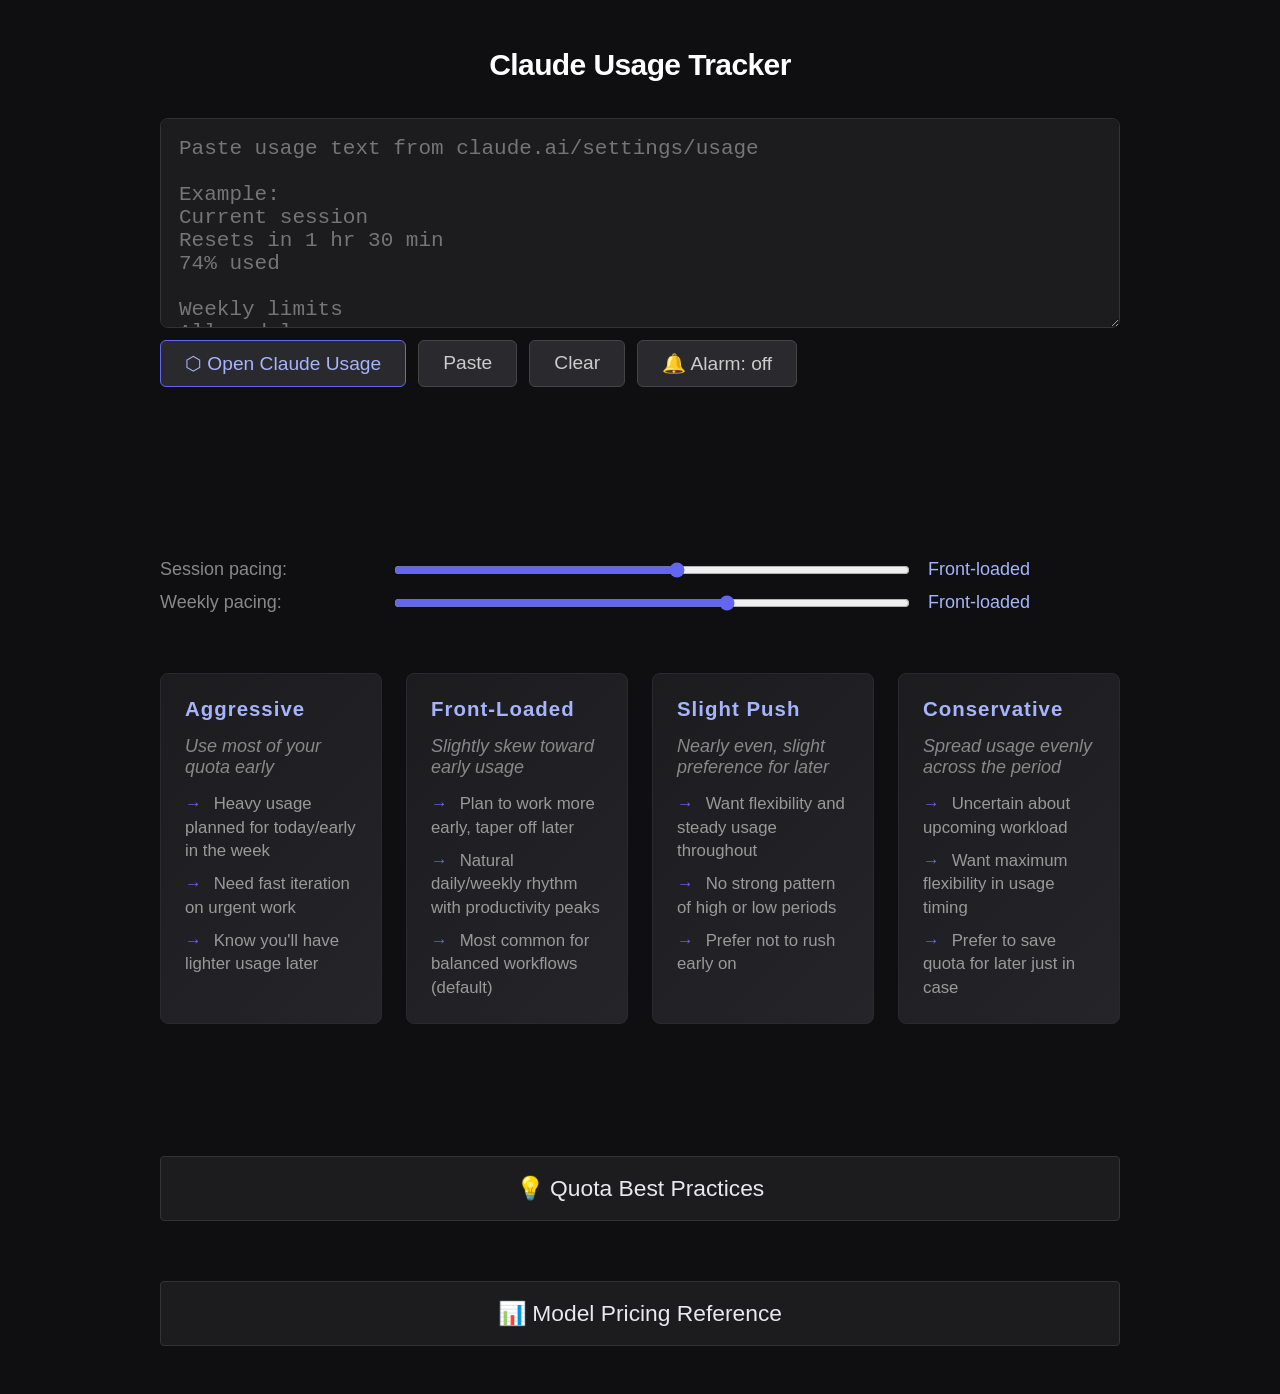
==== index.html @ b3ecc3e1 "Refactor: Migrate app to src/ directory structure with modern bundler setup Reorganizes project file" ====
<!doctype html>
<html lang="en">
  <head>
    <meta charset="UTF-8" />
    <meta name="viewport" content="width=device-width, initial-scale=1" />
    <title>Claude Usage Tracker</title>
    <link rel="manifest" href="manifest.json" />
    <link rel="icon" href="public/icons/icon.svg" type="image/svg+xml" />
    <link rel="stylesheet" href="src/styles.css" />
    <meta name="theme-color" content="#0f0f11" />
    <meta name="apple-mobile-web-app-capable" content="yes" />
    <meta name="apple-mobile-web-app-title" content="Claude Usage" />
  </head>
  <body>
    <h1>Claude Usage Tracker</h1>

    <div class="input-area">
      <textarea
        id="input"
        placeholder="Paste usage text from claude.ai/settings/usage&#10;&#10;Example:&#10;Current session&#10;Resets in 1 hr 30 min&#10;74% used&#10;&#10;Weekly limits&#10;All models&#10;Resets Fri 5:59 AM&#10;65% used"
      ></textarea>
      <div class="btn-row">
        <button id="btn-open-usage">⬡ Open Claude Usage</button>
        <button id="btn-paste">Paste</button>
        <button id="btn-clear">Clear</button>
        <button id="btn-alarm-toggle">🔔 Alarm: off</button>
      </div>
    </div>

    <div id="error"></div>

    <div class="results" id="results"></div>

    <div id="suggestion"></div>

    <div class="pacing-controls">
      <div class="pacing-row" data-type="session">
        <label for="session-exponent">Session pacing:</label>
        <input
          type="range"
          id="session-exponent"
          min="0"
          max="1"
          step="0.01"
          value="0.55"
        />
        <span id="session-exponent-label">Front-loaded</span>
      </div>
      <div class="pacing-row">
        <label for="weekly-exponent">Weekly pacing:</label>
        <input
          type="range"
          id="weekly-exponent"
          min="0"
          max="1"
          step="0.01"
          value="0.65"
        />
        <span id="weekly-exponent-label">Front-loaded</span>
      </div>
    </div>

    <div class="pacing-tips">
      <div class="tips-grid">
        <div class="tip-card">
          <div class="tip-level">Aggressive</div>
          <div class="tip-description">Use most of your quota early</div>
          <ul class="tip-list">
            <li>Heavy usage planned for today/early in the week</li>
            <li>Need fast iteration on urgent work</li>
            <li>Know you'll have lighter usage later</li>
          </ul>
        </div>
        <div class="tip-card">
          <div class="tip-level">Front-loaded</div>
          <div class="tip-description">Slightly skew toward early usage</div>
          <ul class="tip-list">
            <li>Plan to work more early, taper off later</li>
            <li>Natural daily/weekly rhythm with productivity peaks</li>
            <li>Most common for balanced workflows (default)</li>
          </ul>
        </div>
        <div class="tip-card">
          <div class="tip-level">Slight Push</div>
          <div class="tip-description">
            Nearly even, slight preference for later
          </div>
          <ul class="tip-list">
            <li>Want flexibility and steady usage throughout</li>
            <li>No strong pattern of high or low periods</li>
            <li>Prefer not to rush early on</li>
          </ul>
        </div>
        <div class="tip-card">
          <div class="tip-level">Conservative</div>
          <div class="tip-description">
            Spread usage evenly across the period
          </div>
          <ul class="tip-list">
            <li>Uncertain about upcoming workload</li>
            <li>Want maximum flexibility in usage timing</li>
            <li>Prefer to save quota for later just in case</li>
          </ul>
        </div>
      </div>
    </div>

    <div id="history-panel"></div>

    <div class="best-practices-reference">
      <button id="btn-practices-toggle" class="toggle-btn">💡 Quota Best Practices</button>
      <div id="practices-content" class="reference-content" style="display: none;">
        <h3>How the Quota System Works</h3>
        <div class="section-group">
          <div class="info-block">
            <div class="block-title">Session & Weekly Limits</div>
            <p>5-hour rolling session window + separate weekly cap. Claude.ai and Claude Code share the same pool.</p>
          </div>
          <div class="info-block">
            <div class="block-title">Conversation Cost Escalation</div>
            <p>Message 1 in a new conversation: ~500 tokens. Message 30 in same conversation: 40,000+ tokens (entire history re-processed each turn).</p>
          </div>
          <div class="info-block">
            <div class="block-title">Peak Hours Impact</div>
            <p>Peak hours (05:00–11:00 PT) reduce effective capacity. Off-peak usage allows higher throughput.</p>
          </div>
        </div>

        <h3>High-Leverage Habits</h3>
        <ul class="practices-list">
          <li><strong>Start new conversations frequently</strong> — 5 conversations of 10 messages each cost far less than one 50-message conversation.</li>
          <li><strong>Default to Sonnet</strong> — Opus costs 3–5x more. Use it only for complex reasoning, architecture, nuanced writing.</li>
          <li><strong>Use Projects with cached documents</strong> — Upload reference materials once; they don't count against limits on reuse.</li>
          <li><strong>Batch questions into single messages</strong> — Group related questions to reduce back-and-forth.</li>
          <li><strong>Write complete prompts upfront</strong> — Include all context and constraints in one message.</li>
          <li><strong>Keep CLAUDE.md lean (&lt;150 lines)</strong> — Every word loads on every session. Cut anything non-behavioral.</li>
          <li><strong>Use /clear aggressively</strong> — Start fresh to avoid old history eating tokens.</li>
          <li><strong>Use .claudeignore</strong> — Prevents Claude from reading unneeded files.</li>
          <li><strong>Point to specific files, not whole repo</strong> — Scoping prevents hundreds of file reads.</li>
          <li><strong>Use plan mode for non-trivial work</strong> — Prevents wrong paths and wasted tokens.</li>
        </ul>

        <h3>Anti-Patterns to Avoid</h3>
        <ul class="practices-list avoid-list">
          <li>Don't keep one mega-conversation — it re-sends full history every message.</li>
          <li>Don't default to Opus for everything.</li>
          <li>Don't re-paste documents — use Projects to cache them.</li>
          <li>Don't send vague one-liners that need clarification rounds.</li>
          <li>Don't let Claude explore the whole repo unscoped.</li>
          <li>Don't overload CLAUDE.md with aspirational text.</li>
          <li>Don't use @-file for large documents — reference paths instead.</li>
          <li>Don't ignore the usage dashboard.</li>
          <li>Don't run Claude Code in loops without rate-limit handling.</li>
        </ul>

        <p class="reference-note">Full guide available in docs/quota-best-practices.md</p>
      </div>
    </div>

    <div class="pricing-reference">
      <button id="btn-pricing-toggle" class="toggle-btn">📊 Model Pricing Reference</button>
      <div id="pricing-content" class="reference-content" style="display: none;">
        <h3>Claude Pro Session Capacity by Model</h3>
        <div class="pricing-grid">
          <div class="pricing-card">
            <div class="pricing-model">Haiku 4.5</div>
            <div class="pricing-cost">~30% of Sonnet cost</div>
            <div class="pricing-details">
              <div class="pricing-metric">
                <span class="metric-label">Per 5-hour window:</span>
                <span class="metric-value">~150 messages</span>
              </div>
              <div class="pricing-metric">
                <span class="metric-label">Weekly capacity:</span>
                <span class="metric-value">~36–44 full sessions</span>
              </div>
            </div>
          </div>
          <div class="pricing-card">
            <div class="pricing-model">Sonnet 4.6</div>
            <div class="pricing-cost">baseline</div>
            <div class="pricing-details">
              <div class="pricing-metric">
                <span class="metric-label">Per 5-hour window:</span>
                <span class="metric-value">~45 messages</span>
              </div>
              <div class="pricing-metric">
                <span class="metric-label">Weekly capacity:</span>
                <span class="metric-value">~9–11 full sessions</span>
              </div>
            </div>
          </div>
          <div class="pricing-card">
            <div class="pricing-model">Opus 4.6</div>
            <div class="pricing-cost">3–5x Sonnet cost</div>
            <div class="pricing-details">
              <div class="pricing-metric">
                <span class="metric-label">Per 5-hour window:</span>
                <span class="metric-value">~9–15 messages</span>
              </div>
              <div class="pricing-metric">
                <span class="metric-label">Weekly capacity:</span>
                <span class="metric-value">~2–3 peak / ~4–6 off-peak</span>
              </div>
            </div>
          </div>
        </div>
        <p class="pricing-note">Numbers are estimates based on typical usage patterns. See docs/pricing-info.md for details.</p>
      </div>
    </div>

    <script src="src/parser.js"></script>
    <script src="src/stats.js"></script>
    <script src="src/history.js"></script>
    <script src="src/alarm.js"></script>
    <script src="src/renderer.js"></script>
    <script src="src/app.js"></script>
    <script defer src="src/alpine.min.js"></script>
  </body>
</html>
---- src/styles.css ----
*, *::before, *::after { box-sizing: border-box; margin: 0; padding: 0; }

html { font-size: 24px; }

body {
  font-family: -apple-system, BlinkMacSystemFont, "Segoe UI", sans-serif;
  background: #0f0f11;
  color: #e8e8ed;
  min-height: 100vh;
  display: flex;
  flex-direction: column;
  align-items: center;
  padding: 2rem 1rem;
  gap: 1.5rem;
}

h1 { font-size: 1.25rem; font-weight: 600; letter-spacing: -0.02em; color: #fff; }

.live-clock {
  color: #e8e8ed;
  font-variant-numeric: tabular-nums;
  letter-spacing: 0.01em;
  text-align: center;
  margin-top: 0.5rem;
  line-height: 1;
}
.live-clock .clock-day {
  font-size: 2.5rem;
  font-weight: 500;
  color: #888;
  margin-bottom: 0.25rem;
}
.live-clock .clock-time {
  font-size: 4.5rem;
  font-weight: 700;
  letter-spacing: -0.02em;
}

.input-area {
  width: 100%;
  max-width: 960px;
  display: flex;
  flex-direction: column;
  gap: 0.5rem;
}

textarea {
  width: 100%;
  min-height: 210px;
  background: #1c1c1f;
  border: 1px solid #333;
  border-radius: 8px;
  color: #e8e8ed;
  font-size: 0.875rem;
  font-family: "SF Mono", "Consolas", monospace;
  padding: 0.75rem;
  resize: vertical;
  outline: none;
  transition: border-color 0.15s;
}
textarea:focus { border-color: #555; }

.btn-row {
  display: flex;
  gap: 0.5rem;
}

button {
  padding: 0.45rem 1rem;
  border-radius: 6px;
  border: 1px solid #444;
  background: #2a2a2e;
  color: #ccc;
  font-size: 0.8rem;
  cursor: pointer;
  transition: background 0.15s, color 0.15s;
}
button:hover { background: #3a3a3e; color: #fff; }

#error {
  width: 100%;
  max-width: 960px;
  font-size: 0.8rem;
  color: #f87171;
  min-height: 1.2rem;
  white-space: pre-line;
}

.results {
  width: 100%;
  max-width: 960px;
  display: flex;
  flex-direction: column;
  gap: 1rem;
}

body.session-hidden .card[data-type="session"],
body.session-hidden .pacing-row[data-type="session"],
body.session-hidden .suggestion-item[data-type="session"] {
  display: none;
}

.card {
  background: #1c1c1f;
  border: 1px solid #2a2a2e;
  border-radius: 10px;
  padding: 1.25rem;
  display: flex;
  flex-direction: column;
  gap: 0.85rem;
}

.card-title {
  font-size: 0.7rem;
  font-weight: 600;
  text-transform: uppercase;
  letter-spacing: 0.08em;
  color: #888;
}

.stat-row {
  display: flex;
  justify-content: space-between;
  align-items: baseline;
  gap: 1rem;
}

.stat-label { font-size: 0.8rem; color: #aaa; }

.stat-value { font-size: 1rem; font-weight: 600; font-variant-numeric: tabular-nums; }

.stat-explainer { font-size: 0.65rem; color: #666; margin-top: -0.25rem; }

.badge {
  display: inline-block;
  font-size: 0.7rem;
  font-weight: 700;
  letter-spacing: 0.05em;
  padding: 0.15rem 0.5rem;
  border-radius: 4px;
}
.badge-over        { background: #450a0a; color: #fca5a5; }
.badge-under       { background: #052e16; color: #86efac; }
.badge-on          { background: #1e1b4b; color: #a5b4fc; }
.badge-constrained { background: #451a03; color: #fdba74; }

.diff-value { font-variant-numeric: tabular-nums; }
.diff-over  { color: #fca5a5; }
.diff-under { color: #86efac; }
.diff-on    { color: #a5b4fc; }

.bar-track {
  height: 12px;
  background: #2a2a2e;
  border-radius: 4px;
  position: relative;
}

.bar-track.unified { overflow: visible; }

.bar-target-fill {
  position: absolute;
  top: 0;
  left: 0;
  height: 100%;
  background: hsla(0, 0%, 100%, 0.4);
  border-radius: 4px;
  transition: width 0.3s ease;
}

.bar-actual-fill {
  position: absolute;
  top: 0;
  left: 0;
  height: 100%;
  border-radius: 4px;
  mix-blend-mode: screen;
  transition: width 0.3s ease, background 0.15s;
}
.bar-actual-fill.status-under,
.bar-actual-fill.status-on { background: rgba(34, 197, 94, 0.7); }
.bar-actual-fill.status-over { background: rgba(239, 68, 68, 0.75); }

.bar-target-marker {
  position: absolute;
  top: -4px;
  height: 20px;
  width: 2px;
  background: #a5b4fc;
  border-radius: 1px;
  transform: translateX(-50%);
  box-shadow: 0 0 3px rgba(165, 180, 252, 0.6);
  pointer-events: none;
}

.bar-endpoint-dot {
  position: absolute;
  top: 50%;
  width: 14px;
  height: 14px;
  border-radius: 50%;
  transform: translate(-50%, -50%);
  box-shadow: 0 0 0 2px rgba(15, 15, 17, 0.9), 0 0 0 3px rgba(255, 255, 255, 0.25);
  transition: left 0.3s ease, background 0.15s;
  pointer-events: none;
}
.bar-endpoint-dot.status-under,
.bar-endpoint-dot.status-on { background: #22c55e; }
.bar-endpoint-dot.status-over { background: #ef4444; }

.bar-tick {
  position: absolute;
  top: 0;
  width: 1px;
  height: 100%;
  background: rgba(255,255,255,0.35);
  pointer-events: none;
}

.bar-legend {
  display: grid;
  grid-template-columns: repeat(10, 1fr);
  gap: 0;
  margin-top: 0.5rem;
}

.bar-legend-item {
  display: flex;
  flex-direction: column;
  align-items: center;
  gap: 0.15rem;
}

.bar-legend-pct {
  font-size: 0.6rem;
  color: #e0e7ff;
  font-variant-numeric: tabular-nums;
  font-weight: 600;
}

.bar-legend-date {
  font-size: 0.55rem;
  color: #c7d2fe;
  font-variant-numeric: tabular-nums;
  white-space: nowrap;
  font-weight: 600;
}

.bar-legend-left {
  font-size: 0.5rem;
  color: #8891c9;
  font-variant-numeric: tabular-nums;
  white-space: nowrap;
  margin-top: 0.1rem;
}

.pacing-controls {
  width: 100%;
  max-width: 960px;
  display: flex;
  flex-direction: column;
  gap: 0.5rem;
}

.pacing-row {
  display: flex;
  align-items: center;
  gap: 0.75rem;
  font-size: 0.75rem;
  color: #888;
}

.pacing-row label {
  white-space: nowrap;
  min-width: 9rem;
}

.pacing-row input[type=range] {
  flex: 1;
  accent-color: #6366f1;
  cursor: pointer;
}

.pacing-row span {
  min-width: 8rem;
  color: #a5b4fc;
}

.bar-legend-item.legend-past .bar-legend-pct {
  color: #444;
  text-decoration: line-through;
}

#btn-open-usage {
  border-color: #6366f1;
  color: #a5b4fc;
}
#btn-open-usage:hover { background: #6366f1; color: #fff; }

.pacing-tips {
  width: 100%;
  max-width: 960px;
  margin-top: 1rem;
}

.tips-grid {
  display: grid;
  grid-template-columns: repeat(4, 1fr);
  gap: 1rem;
}

.tip-card {
  background: linear-gradient(135deg, #1c1c1f 0%, #252529 100%);
  border: 1px solid #2a2a2e;
  border-radius: 8px;
  padding: 1rem;
  display: flex;
  flex-direction: column;
  gap: 0.6rem;
}

.tip-level {
  font-size: 0.85rem;
  font-weight: 700;
  color: #a5b4fc;
  text-transform: capitalize;
  letter-spacing: 0.05em;
}

.tip-description {
  font-size: 0.75rem;
  color: #888;
  font-style: italic;
}

.tip-list {
  list-style: none;
  display: flex;
  flex-direction: column;
  gap: 0.4rem;
  font-size: 0.7rem;
  color: #999;
}

.tip-list li::before {
  content: "→ ";
  color: #6366f1;
  font-weight: 600;
  margin-right: 0.3rem;
}

.tip-list li {
  line-height: 1.4;
}

#suggestion {
  width: 100%;
  max-width: 960px;
  min-height: auto;
}

.suggestion-section {
  background: linear-gradient(135deg, #1e3a1f 0%, #1c2a1f 100%);
  border: 1px solid #2d5a2d;
  border-radius: 10px;
  padding: 1rem;
  display: flex;
  flex-direction: column;
  gap: 0.75rem;
}

.suggestion-heading {
  font-size: 0.75rem;
  font-weight: 700;
  text-transform: uppercase;
  letter-spacing: 0.08em;
  color: #86efac;
}

.suggestion-items {
  display: flex;
  flex-direction: column;
  gap: 0.5rem;
}

.suggestion-item {
  display: flex;
  align-items: center;
  justify-content: space-between;
  gap: 1rem;
  padding: 0.6rem 0.8rem;
  background: rgba(134, 239, 172, 0.05);
  border-radius: 6px;
}

.suggestion-item.suggestion-update {
  background: rgba(134, 239, 172, 0.1);
  border: 1px solid rgba(134, 239, 172, 0.2);
}

.suggestion-label {
  font-size: 0.8rem;
  color: #aaa;
}

.suggestion-value {
  font-size: 0.85rem;
  font-weight: 700;
  color: #86efac;
  text-transform: capitalize;
}

.suggestion-btn {
  padding: 0.3rem 0.7rem;
  font-size: 0.7rem;
  background: #2d5a2d;
  border-color: #3d7a3d;
  color: #86efac;
  font-weight: 600;
  flex-shrink: 0;
}

.suggestion-btn:hover {
  background: #3d7a3d;
  color: #fff;
}

/* History panel */
#history-panel { margin-top: 1.5rem; }

.history-empty {
  color: #888;
  font-size: 0.85rem;
  text-align: center;
  padding: 1rem 0;
}

.history-title {
  font-size: 0.95rem;
  font-weight: 600;
  color: #a5b4fc;
  padding: 0.5rem 0;
}

.history-analysis {
  font-size: 0.8rem;
  color: #888;
  margin-bottom: 0.75rem;
}


/* History table */
.history-table {
  width: 100%;
  border-collapse: collapse;
  font-size: 0.8rem;
  font-family: monospace;
  margin-bottom: 0.75rem;
}

.history-table th {
  text-align: left;
  color: #888;
  font-weight: normal;
  padding: 0.2rem 0.5rem 0.4rem 0;
  border-bottom: 1px solid #2a2a2e;
}

.history-table td {
  padding: 0.25rem 0.5rem 0.25rem 0;
  color: #ccc;
  border-bottom: 1px solid #1c1c1f;
}

/* History buttons */
.history-btn-row {
  display: flex;
  gap: 0.5rem;
  flex-wrap: wrap;
  margin-top: 0.5rem;
}

.btn-history {
  font-size: 0.78rem;
  padding: 0.3rem 0.7rem;
  border-radius: 4px;
  border: 1px solid #3a3a3e;
  background: #1c1c1f;
  color: #ccc;
  cursor: pointer;
}

.btn-history:hover { background: #2a2a2e; }

.btn-history-clear {
  color: #f87171;
  border-color: #450a0a;
  margin-left: auto;
}

.btn-history-clear:hover { background: #1a0a0a; }

.btn-history-delete {
  font-size: 0.85rem;
  line-height: 1;
  padding: 0.15rem 0.4rem;
  border-radius: 3px;
  border: 1px solid #3a1f1f;
  background: transparent;
  color: #f87171;
  cursor: pointer;
  visibility: hidden;
}

.history-table tbody tr:hover .btn-history-delete { visibility: visible; }

.btn-history-delete:hover { background: #1a0a0a; color: #fca5a5; }

/* Session grouping */
.history-sessions-container {
  width: 100%;
  display: flex;
  flex-direction: column;
  gap: 1.5rem;
}

.history-session {
  background: #1c1c1f;
  border-radius: 6px;
  padding: 1rem;
  border-left: 3px solid #6366f1;
}

.session-header {
  display: flex;
  justify-content: space-between;
  align-items: center;
  margin-bottom: 0.75rem;
  font-size: 0.85rem;
  padding-bottom: 0.5rem;
  border-bottom: 1px solid #2a2a2e;
}

.session-date {
  color: #a5b4fc;
  font-weight: 500;
}

.session-duration {
  color: #888;
  font-size: 0.75rem;
}

.alarm-modal-overlay {
  position: fixed;
  inset: 0;
  background: rgba(0, 0, 0, 0.75);
  display: flex;
  align-items: center;
  justify-content: center;
  z-index: 9999;
  animation: alarm-pulse 1.2s ease-in-out infinite;
}

.alarm-modal {
  background: #1c1c1f;
  border: 2px solid #e14b4b;
  border-radius: 12px;
  padding: 2rem 2.5rem;
  max-width: 90vw;
  text-align: center;
  box-shadow: 0 0 60px rgba(225, 75, 75, 0.6);
}

.alarm-modal-title {
  font-size: 1.5rem;
  font-weight: 700;
  color: #fff;
  margin-bottom: 0.75rem;
}

.alarm-modal-body {
  font-size: 0.95rem;
  color: #ccc;
  margin-bottom: 1.5rem;
}

.alarm-dismiss-btn {
  padding: 0.75rem 2rem;
  font-size: 1rem;
  font-weight: 600;
  background: #e14b4b;
  color: #fff;
  border: none;
  border-radius: 8px;
  cursor: pointer;
  transition: background 0.15s;
}

.alarm-dismiss-btn:hover { background: #f56565; color: #fff; }

@keyframes alarm-pulse {
  0%, 100% { background: rgba(0, 0, 0, 0.75); }
  50% { background: rgba(80, 0, 0, 0.85); }
}

/* Compact meta row */
.compact-meta-row {
  gap: 1.5rem;
}

.compact-meta-cell {
  display: flex;
  align-items: baseline;
  gap: 0.4rem;
}

.fraction-value {
  font-size: 0.85rem;
}

.frac-actual { color: #e8e8ed; }
.frac-sep { color: #555; font-size: 0.75rem; margin: 0 0.1rem; }
.frac-target { color: #888; }

/* Sleep input row */
.sleep-row {
  display: flex;
  align-items: center;
  gap: 0.5rem;
  font-size: 0.75rem;
  color: #888;
  margin-top: 0.25rem;
}

.sleep-label { color: #666; white-space: nowrap; }

.sleep-select {
  background: #1c1c1f;
  border: 1px solid #333;
  border-radius: 4px;
  color: #aaa;
  font-size: 0.7rem;
  padding: 0.2rem 0.35rem;
  cursor: pointer;
  outline: none;
}

.sleep-select:focus { border-color: #555; }

.sleep-sep { color: #555; }

/* 5-hr windows list */
.windows-list {
  display: flex;
  flex-direction: column;
  gap: 0.35rem;
}

.windows-header {
  display: flex;
  justify-content: space-between;
  align-items: baseline;
}

.windows-total {
  font-size: 0.65rem;
  color: #555;
}

.windows-items {
  display: flex;
  flex-direction: column;
  gap: 0.1rem;
}

.windows-day {
  font-size: 0.6rem;
  font-weight: 700;
  text-transform: uppercase;
  letter-spacing: 0.06em;
  color: #666;
  margin-top: 0.35rem;
  margin-bottom: 0.05rem;
}

.windows-day:first-child { margin-top: 0; }

.windows-item {
  display: flex;
  gap: 0.4rem;
  font-size: 0.72rem;
  color: #bbb;
  padding: 0.05rem 0;
}

.windows-item-sleep {
  color: #666;
}

.windows-num {
  color: #555;
  min-width: 1.2rem;
  text-align: right;
  font-variant-numeric: tabular-nums;
}

.windows-item-sleep .windows-num { color: #555; }

.windows-range {
  font-variant-numeric: tabular-nums;
  flex: 1;
  color: #d8d8e8;
  font-weight: 500;
}

.windows-item-sleep .windows-range {
  color: #777;
  font-weight: normal;
}

.windows-range .windows-duration {
  color: #999;
  margin-left: 0.3em;
}

.windows-item-sleep .windows-range .windows-duration {
  color: #666;
}

.best-practices-reference,
.pricing-reference {
  width: 100%;
  max-width: 960px;
  margin-top: 1rem;
}

.toggle-btn {
  width: 100%;
  padding: 0.75rem;
  background: #1c1c1f;
  border: 1px solid #333;
  color: #e8e8ed;
  font-size: 0.95rem;
  cursor: pointer;
  border-radius: 4px;
  transition: all 0.2s ease;
  font-weight: 500;
}

.toggle-btn:hover {
  background: #26262a;
  border-color: #444;
}

.toggle-btn:active {
  background: #1c1c1f;
}

.reference-content {
  margin-top: 1rem;
  padding: 1.5rem;
  background: #1c1c1f;
  border: 1px solid #333;
  border-radius: 4px;
}

.reference-content h3 {
  font-size: 1rem;
  font-weight: 600;
  color: #fff;
  margin-bottom: 1rem;
  margin-top: 1.5rem;
}

.reference-content h3:first-child {
  margin-top: 0;
}

.pricing-grid {
  display: grid;
  grid-template-columns: repeat(auto-fit, minmax(280px, 1fr));
  gap: 1rem;
  margin-bottom: 1rem;
}

.pricing-card {
  padding: 1rem;
  background: #26262a;
  border: 1px solid #3a3a3f;
  border-radius: 4px;
}

.pricing-model {
  font-size: 1rem;
  font-weight: 600;
  color: #e8e8ed;
  margin-bottom: 0.25rem;
}

.pricing-cost {
  font-size: 0.85rem;
  color: #999;
  margin-bottom: 0.75rem;
  font-style: italic;
}

.pricing-details {
  display: flex;
  flex-direction: column;
  gap: 0.5rem;
}

.pricing-metric {
  display: flex;
  justify-content: space-between;
  align-items: baseline;
  gap: 0.5rem;
  font-size: 0.9rem;
}

.metric-label {
  color: #999;
  flex: 1;
}

.metric-value {
  color: #c7d2fe;
  font-weight: 500;
  white-space: nowrap;
}

.reference-note {
  font-size: 0.85rem;
  color: #666;
  margin-top: 1.5rem;
}

.section-group {
  display: grid;
  grid-template-columns: repeat(auto-fit, minmax(250px, 1fr));
  gap: 1rem;
  margin-bottom: 1.5rem;
}

.info-block {
  padding: 1rem;
  background: #26262a;
  border: 1px solid #3a3a3f;
  border-radius: 4px;
}

.block-title {
  font-size: 0.95rem;
  font-weight: 600;
  color: #e8e8ed;
  margin-bottom: 0.5rem;
}

.info-block p {
  font-size: 0.9rem;
  color: #999;
  line-height: 1.4;
}

.practices-list {
  list-style: none;
  padding: 0;
  margin: 0 0 1.5rem 0;
}

.practices-list li {
  padding: 0.75rem 0 0.75rem 1.5rem;
  position: relative;
  font-size: 0.95rem;
  color: #d8d8e8;
  line-height: 1.5;
}

.practices-list li::before {
  content: '→';
  position: absolute;
  left: 0;
  color: #666;
}

.practices-list li strong {
  color: #e8e8ed;
  font-weight: 600;
}

.avoid-list li::before {
  content: '✕';
  color: #ef4444;
}

/* Est. msgs left block in Session card */
.msgs-estimate-block {
  display: flex;
  flex-direction: column;
  gap: 0.35rem;
}

.msgs-estimate-list {
  display: flex;
  flex-direction: column;
  gap: 0.2rem;
}

.msgs-estimate-row {
  display: flex;
  align-items: baseline;
  gap: 0.5rem;
}

.msgs-model-name {
  font-size: 0.65rem;
  color: #888;
}

.msgs-model-count {
  font-size: 0.65rem;
  font-weight: 600;
  color: #ccc;
  font-variant-numeric: tabular-nums;
}
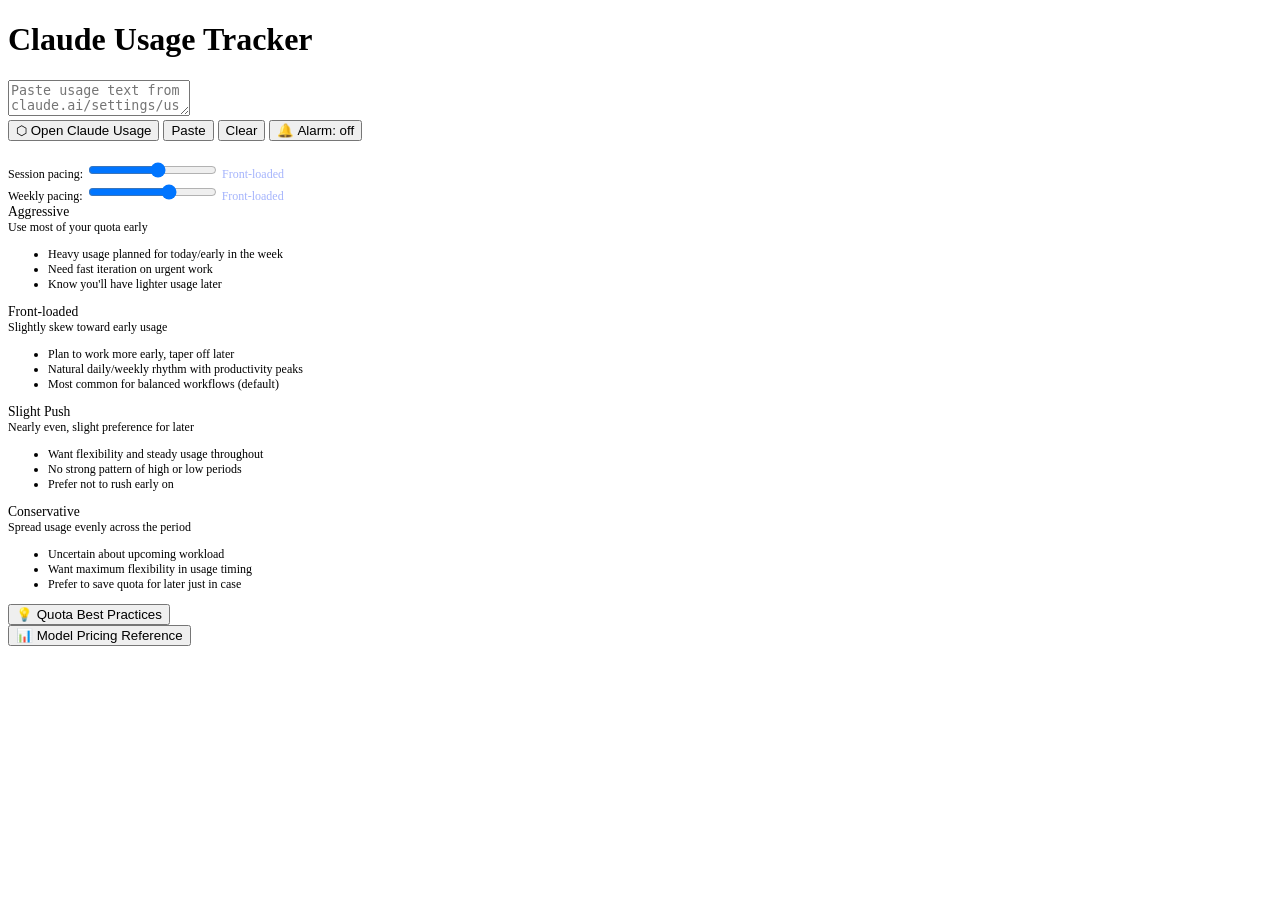
==== commit 55fe1b62: "Migrate vanilla CSS to Tailwind CSS via CDN Replace hand-written styles.css (926 lines) with Tailwin" ====
--- a/index.html
+++ b/index.html
@@ -6,20 +6,314 @@
     <title>Claude Usage Tracker</title>
     <link rel="manifest" href="manifest.json" />
     <link rel="icon" href="public/icons/icon.svg" type="image/svg+xml" />
-    <link rel="stylesheet" href="src/styles.css" />
     <meta name="theme-color" content="#0f0f11" />
     <meta name="apple-mobile-web-app-capable" content="yes" />
     <meta name="apple-mobile-web-app-title" content="Claude Usage" />
+    <script src="src/tailwindcss.min.js"></script>
+    <script>
+      tailwind.config = {
+        theme: {
+          extend: {
+            colors: {
+              base: '#0f0f11',
+              surface: '#1c1c1f',
+              surface2: '#26262a',
+              border: '#2a2a2e',
+              border2: '#3a3a3f',
+              text: '#e8e8ed',
+              muted1: '#ccc',
+              muted2: '#aaa',
+              muted3: '#888',
+              muted4: '#666',
+              muted5: '#555',
+              'red-over': '#ef4444',
+              'red-light': '#f87171',
+              'red-pale': '#fca5a5',
+              'red-dark': '#450a0a',
+              'red-alarm': '#e14b4b',
+              'green-under': '#22c55e',
+              'green-light': '#86efac',
+              'green-dark': '#052e16',
+              'green-mid': '#2d5a2d',
+              'indigo-accent': '#6366f1',
+              'indigo-light': '#a5b4fc',
+              'indigo-dark': '#1e1b4b',
+              'indigo-green': '#1e3a1f',
+              'orange-constrained': '#fdba74',
+              'orange-dark': '#451a03',
+              'legend-bright': '#e0e7ff',
+              'legend-mid': '#c7d2fe',
+              'legend-dim': '#8891c9',
+              'body-text': '#d8d8e8',
+            },
+            fontSize: { base: '24px' },
+            fontFamily: {
+              mono: ['SF Mono', 'Consolas', 'Monaco', 'monospace'],
+            },
+            gridTemplateColumns: {
+              10: 'repeat(10, minmax(0, 1fr))',
+            },
+            animation: {
+              'alarm-pulse': 'alarm-pulse 1.2s ease-in-out infinite',
+            },
+            keyframes: {
+              'alarm-pulse': {
+                '0%, 100%': { backgroundColor: 'rgba(0,0,0,0.75)' },
+                '50%': { backgroundColor: 'rgba(80,0,0,0.85)' },
+              },
+            },
+          },
+        },
+      }
+    </script>
+    <style type="text/tailwindcss">
+      /* === BASE LAYER === */
+      @layer base {
+        *, *::before, *::after { box-sizing: border-box; margin: 0; padding: 0; }
+        html { font-size: 24px; }
+        body {
+          @apply bg-base text-text flex flex-col items-center py-8 px-4 gap-6;
+          min-height: 100vh;
+        }
+        h1 { @apply text-white font-semibold; font-size: 1.25rem; }
+        textarea {
+          @apply w-full bg-surface border border-border rounded-lg p-3 font-mono text-text resize-y;
+          min-height: 210px;
+          font-size: 0.75rem;
+          transition: border-color 0.15s;
+        }
+        textarea:focus { @apply outline-none border-muted4; }
+        button {
+          @apply px-3 py-1 bg-surface2 text-muted1 rounded cursor-pointer;
+          font-size: 0.75rem;
+          border: 1px solid #3a3a3f;
+          transition: background 0.15s, color 0.15s;
+        }
+        button:hover { @apply bg-border text-text; }
+
+        /* data-attribute selectors — cannot be expressed as Tailwind utilities */
+        body.session-hidden .card[data-type="session"] { display: none; }
+        body.session-hidden .pacing-row[data-type="session"] { display: none; }
+        body.session-hidden .suggestion-item[data-type="session"] { display: none; }
+      }
+
+      /* === COMPONENT LAYER (all JS-assigned class names) === */
+      @layer components {
+        /* Cards */
+        .card {
+          @apply bg-surface border border-border rounded-xl flex flex-col gap-3 p-4 w-full;
+        }
+        .card-title {
+          @apply text-muted3 uppercase tracking-widest;
+          font-size: 0.7rem;
+        }
+
+        /* Stat rows */
+        .stat-row { @apply flex justify-between items-baseline; }
+        .compact-meta-row { @apply flex gap-6 flex-wrap; }
+        .compact-meta-cell { @apply flex items-baseline gap-1; }
+        .stat-label { @apply text-muted2; font-size: 0.8rem; }
+        .stat-value { @apply font-semibold tabular-nums; font-size: 1rem; }
+        .stat-explainer { @apply text-muted4; font-size: 0.65rem; margin-top: -0.2rem; }
+
+        /* Fraction values */
+        .fraction-value { font-size: 0.85rem; }
+        .frac-actual { @apply text-text; }
+        .frac-sep { @apply text-muted5; font-size: 0.75rem; margin: 0 0.1rem; }
+        .frac-target { @apply text-muted3; }
+
+        /* Badges */
+        .badge { @apply font-bold rounded; font-size: 0.7rem; padding: 0.15rem 0.5rem; }
+        .badge-over { @apply bg-red-dark text-red-pale; }
+        .badge-under { @apply bg-green-dark text-green-light; }
+        .badge-on { @apply bg-indigo-dark text-indigo-light; }
+        .badge-constrained { @apply bg-orange-dark text-orange-constrained; }
+
+        /* Diff values */
+        .diff-value { @apply tabular-nums; }
+        .diff-over { @apply text-red-pale; }
+        .diff-under { @apply text-green-light; }
+        .diff-on { @apply text-indigo-light; }
+
+        /* Progress bar */
+        .bar-track {
+          @apply relative w-full bg-border rounded;
+          height: 12px;
+        }
+        .bar-track.unified { @apply overflow-visible; }
+        .bar-target-fill {
+          @apply absolute top-0 left-0 h-full rounded;
+          background: hsla(0, 0%, 100%, 0.4);
+          transition: width 0.4s ease;
+        }
+        .bar-actual-fill {
+          @apply absolute top-0 left-0 h-full rounded mix-blend-screen;
+          transition: width 0.4s ease;
+        }
+        .bar-actual-fill.status-under,
+        .bar-actual-fill.status-on { background: rgba(34, 197, 94, 0.7); }
+        .bar-actual-fill.status-over { background: rgba(239, 68, 68, 0.75); }
+
+        .bar-target-marker {
+          @apply absolute top-0 w-px;
+          height: 100%;
+          background: #a5b4fc;
+          box-shadow: 0 0 4px #a5b4fc;
+        }
+        .bar-endpoint-dot {
+          @apply absolute rounded-full;
+          width: 14px; height: 14px;
+          top: 50%; transform: translateY(-50%);
+        }
+        .bar-endpoint-dot.status-under,
+        .bar-endpoint-dot.status-on { @apply bg-green-under; }
+        .bar-endpoint-dot.status-over { @apply bg-red-over; }
+        .bar-tick {
+          @apply absolute top-0 h-full;
+          width: 1px;
+          background: rgba(255,255,255,0.35);
+        }
+
+        /* Bar legend */
+        .bar-legend { @apply grid grid-cols-10 w-full; }
+        .bar-legend-item { @apply flex flex-col items-center; }
+        .bar-legend-item.legend-past { @apply line-through text-muted5; }
+        .bar-legend-pct { @apply tabular-nums text-legend-bright; font-size: 0.6rem; }
+        .bar-legend-date { @apply tabular-nums text-legend-mid; font-size: 0.55rem; }
+        .bar-legend-left { @apply tabular-nums text-legend-dim; font-size: 0.5rem; }
+
+        /* Sleep controls */
+        .sleep-row { @apply flex items-center gap-2 text-muted3; font-size: 0.75rem; }
+        .sleep-label { @apply text-muted4 whitespace-nowrap; }
+        .sleep-select {
+          @apply bg-surface border border-muted5 rounded text-muted2;
+          font-size: 0.75rem; padding: 0.1rem 0.3rem;
+        }
+        .sleep-select:focus { @apply outline-none border-muted4; }
+        .sleep-sep { @apply text-muted5; }
+
+        /* Windows list */
+        .windows-list { @apply flex flex-col gap-1; }
+        .windows-header { @apply flex justify-between items-baseline; }
+        .windows-total { @apply text-muted5; font-size: 0.65rem; }
+        .windows-items { @apply flex flex-col; gap: 0.1rem; }
+        .windows-day { @apply text-muted4 uppercase; font-size: 0.6rem; margin-top: 0.35rem; }
+        .windows-item { @apply flex gap-2 text-muted1; font-size: 0.72rem; }
+        .windows-item-sleep { @apply text-muted4; }
+        .windows-num { @apply tabular-nums text-right; min-width: 1.2rem; }
+        .windows-range { @apply flex-1 text-body-text font-medium; }
+        .windows-range .windows-duration { @apply text-muted2; margin-left: 0.3em; }
+
+        /* Suggestion section */
+        .suggestion-section {
+          @apply flex flex-col gap-3 p-4 rounded-xl border w-full;
+          background: linear-gradient(135deg, #1e3a1f, #1c2a1f);
+          border-color: #2d5a2d;
+        }
+        .suggestion-heading { @apply text-green-light uppercase tracking-widest; font-size: 0.75rem; }
+        .suggestion-items { @apply flex flex-col gap-2; }
+        .suggestion-item {
+          @apply flex justify-between items-center p-2 rounded;
+          background: rgba(134, 239, 172, 0.05);
+        }
+        .suggestion-item.suggestion-update {
+          background: rgba(134, 239, 172, 0.1);
+          border: 1px solid rgba(134, 239, 172, 0.2);
+        }
+        .suggestion-label { @apply text-muted2; font-size: 0.8rem; }
+        .suggestion-value { @apply text-green-light uppercase; font-size: 0.85rem; }
+        .suggestion-btn {
+          @apply rounded cursor-pointer;
+          padding: 0.3rem 0.7rem;
+          background: #2d5a2d;
+          color: #86efac;
+          border: 1px solid #3a6a3a;
+          font-size: 0.75rem;
+        }
+        .suggestion-btn:hover { background: #3a6a3a; }
+
+        /* History */
+        .history-empty { @apply text-muted3 text-center; font-size: 0.85rem; }
+        .history-title { @apply text-indigo-light; font-size: 0.95rem; }
+        .history-analysis { @apply text-muted3; font-size: 0.8rem; }
+        .history-table { @apply font-mono w-full border-collapse; font-size: 0.8rem; }
+        .history-table th { @apply text-muted3 text-left; border-bottom: 1px solid #2a2a2e; padding: 0.3rem 0.5rem; }
+        .history-table td { @apply text-muted1; border-bottom: 1px solid #1c1c1f; padding: 0.3rem 0.5rem; }
+        .history-btn-row { @apply flex gap-2 flex-wrap; }
+        .btn-history {
+          @apply bg-surface rounded cursor-pointer text-muted1;
+          font-size: 0.78rem;
+          padding: 0.3rem 0.7rem;
+          border: 1px solid #2a2a2e;
+        }
+        .btn-history:hover { @apply bg-border; }
+        .btn-history-clear { @apply text-red-light; border-color: #450a0a; }
+        .btn-history-delete {
+          @apply hidden text-red-light cursor-pointer;
+          border-color: #3a1f1f;
+          font-size: 0.75rem;
+        }
+        /* reveal delete button on row hover — parent hover, can't be Tailwind utility */
+        .history-table tbody tr:hover .btn-history-delete { display: inline-block; }
+
+        /* Session grouping */
+        .history-sessions-container { @apply flex flex-col gap-6; }
+        .history-session {
+          @apply bg-surface rounded-lg p-3;
+          border-left: 3px solid #6366f1;
+        }
+        .session-header {
+          @apply flex justify-between items-center pb-2 mb-2;
+          font-size: 0.85rem;
+          border-bottom: 1px solid #2a2a2e;
+        }
+        .session-date { @apply text-indigo-light; }
+        .session-duration { @apply text-muted3; font-size: 0.75rem; }
+
+        /* Messages estimate */
+        .msgs-estimate-block { @apply flex flex-col gap-1; }
+        .msgs-estimate-list { @apply flex flex-col; gap: 0.2rem; }
+        .msgs-estimate-row { @apply flex items-baseline gap-2; }
+        .msgs-model-name { @apply text-muted3; font-size: 0.65rem; }
+        .msgs-model-count { @apply text-muted1 tabular-nums; font-size: 0.65rem; }
+
+        /* Alarm modal */
+        .alarm-modal-overlay {
+          @apply fixed inset-0 z-[9999] flex items-center justify-center;
+          background: rgba(0,0,0,0.75);
+          animation: alarm-pulse 1.2s ease-in-out infinite;
+        }
+        .alarm-modal {
+          @apply bg-surface rounded-xl p-8 text-center max-w-sm w-full mx-4;
+          border: 2px solid #e14b4b;
+          box-shadow: 0 0 40px rgba(225, 75, 75, 0.4);
+        }
+        .alarm-modal-title { @apply text-white mb-3; font-size: 1.5rem; }
+        .alarm-modal-body { @apply text-muted1 mb-6; font-size: 0.95rem; }
+        .alarm-dismiss-btn {
+          @apply bg-red-alarm text-white rounded cursor-pointer font-medium;
+          padding: 0.75rem 2rem;
+          font-size: 1rem;
+          border: none;
+        }
+        .alarm-dismiss-btn:hover { @apply bg-red-light; }
+
+        /* Live clock */
+        .live-clock { @apply text-center; letter-spacing: 0.02em; margin: 0.5rem 0; }
+        .live-clock .clock-day { @apply text-muted3 font-medium; font-size: 2.5rem; }
+        .live-clock .clock-time { @apply font-bold tabular-nums; font-size: 4.5rem; }
+      }
+    </style>
   </head>
   <body>
     <h1>Claude Usage Tracker</h1>
 
-    <div class="input-area">
+    <div class="flex flex-col gap-2 w-full max-w-[960px]">
       <textarea
         id="input"
         placeholder="Paste usage text from claude.ai/settings/usage&#10;&#10;Example:&#10;Current session&#10;Resets in 1 hr 30 min&#10;74% used&#10;&#10;Weekly limits&#10;All models&#10;Resets Fri 5:59 AM&#10;65% used"
       ></textarea>
-      <div class="btn-row">
+      <div class="flex gap-2 flex-wrap">
         <button id="btn-open-usage">⬡ Open Claude Usage</button>
         <button id="btn-paste">Paste</button>
         <button id="btn-clear">Clear</button>
@@ -27,15 +321,15 @@
       </div>
     </div>
 
-    <div id="error"></div>
-
-    <div class="results" id="results"></div>
+    <div id="error" class="w-full max-w-[960px] text-red-light" style="font-size: 0.8rem; min-height: 1.2rem;"></div>
+
+    <div class="flex flex-col gap-4 w-full max-w-[960px]" id="results"></div>
 
     <div id="suggestion"></div>
 
-    <div class="pacing-controls">
-      <div class="pacing-row" data-type="session">
-        <label for="session-exponent">Session pacing:</label>
+    <div class="flex flex-col gap-3 w-full max-w-[960px]">
+      <div class="flex items-center gap-3 text-muted3" data-type="session" style="font-size: 0.75rem;">
+        <label for="session-exponent" style="min-width: 9rem;">Session pacing:</label>
         <input
           type="range"
           id="session-exponent"
@@ -44,10 +338,10 @@
           step="0.01"
           value="0.55"
         />
-        <span id="session-exponent-label">Front-loaded</span>
+        <span id="session-exponent-label" style="min-width: 8rem; color: #a5b4fc;">Front-loaded</span>
       </div>
-      <div class="pacing-row">
-        <label for="weekly-exponent">Weekly pacing:</label>
+      <div class="flex items-center gap-3 text-muted3" style="font-size: 0.75rem;">
+        <label for="weekly-exponent" style="min-width: 9rem;">Weekly pacing:</label>
         <input
           type="range"
           id="weekly-exponent"
@@ -56,47 +350,47 @@
           step="0.01"
           value="0.65"
         />
-        <span id="weekly-exponent-label">Front-loaded</span>
+        <span id="weekly-exponent-label" style="min-width: 8rem; color: #a5b4fc;">Front-loaded</span>
       </div>
     </div>
 
-    <div class="pacing-tips">
-      <div class="tips-grid">
-        <div class="tip-card">
-          <div class="tip-level">Aggressive</div>
-          <div class="tip-description">Use most of your quota early</div>
-          <ul class="tip-list">
+    <div class="w-full max-w-[960px] mt-4">
+      <div class="grid grid-cols-4 gap-4">
+        <div class="flex flex-col gap-2 p-4 rounded-xl border border-border bg-gradient-to-br from-surface to-base">
+          <div class="text-indigo-light uppercase tracking-wide" style="font-size: 0.85rem;">Aggressive</div>
+          <div class="text-muted3 italic" style="font-size: 0.75rem;">Use most of your quota early</div>
+          <ul class="flex flex-col gap-1 list-none text-muted2" style="font-size: 0.75rem;">
             <li>Heavy usage planned for today/early in the week</li>
             <li>Need fast iteration on urgent work</li>
             <li>Know you'll have lighter usage later</li>
           </ul>
         </div>
-        <div class="tip-card">
-          <div class="tip-level">Front-loaded</div>
-          <div class="tip-description">Slightly skew toward early usage</div>
-          <ul class="tip-list">
+        <div class="flex flex-col gap-2 p-4 rounded-xl border border-border bg-gradient-to-br from-surface to-base">
+          <div class="text-indigo-light uppercase tracking-wide" style="font-size: 0.85rem;">Front-loaded</div>
+          <div class="text-muted3 italic" style="font-size: 0.75rem;">Slightly skew toward early usage</div>
+          <ul class="flex flex-col gap-1 list-none text-muted2" style="font-size: 0.75rem;">
             <li>Plan to work more early, taper off later</li>
             <li>Natural daily/weekly rhythm with productivity peaks</li>
             <li>Most common for balanced workflows (default)</li>
           </ul>
         </div>
-        <div class="tip-card">
-          <div class="tip-level">Slight Push</div>
-          <div class="tip-description">
+        <div class="flex flex-col gap-2 p-4 rounded-xl border border-border bg-gradient-to-br from-surface to-base">
+          <div class="text-indigo-light uppercase tracking-wide" style="font-size: 0.85rem;">Slight Push</div>
+          <div class="text-muted3 italic" style="font-size: 0.75rem;">
             Nearly even, slight preference for later
           </div>
-          <ul class="tip-list">
+          <ul class="flex flex-col gap-1 list-none text-muted2" style="font-size: 0.75rem;">
             <li>Want flexibility and steady usage throughout</li>
             <li>No strong pattern of high or low periods</li>
             <li>Prefer not to rush early on</li>
           </ul>
         </div>
-        <div class="tip-card">
-          <div class="tip-level">Conservative</div>
-          <div class="tip-description">
+        <div class="flex flex-col gap-2 p-4 rounded-xl border border-border bg-gradient-to-br from-surface to-base">
+          <div class="text-indigo-light uppercase tracking-wide" style="font-size: 0.85rem;">Conservative</div>
+          <div class="text-muted3 italic" style="font-size: 0.75rem;">
             Spread usage evenly across the period
           </div>
-          <ul class="tip-list">
+          <ul class="flex flex-col gap-1 list-none text-muted2" style="font-size: 0.75rem;">
             <li>Uncertain about upcoming workload</li>
             <li>Want maximum flexibility in usage timing</li>
             <li>Prefer to save quota for later just in case</li>
@@ -107,21 +401,21 @@
 
     <div id="history-panel"></div>
 
-    <div class="best-practices-reference">
-      <button id="btn-practices-toggle" class="toggle-btn">💡 Quota Best Practices</button>
-      <div id="practices-content" class="reference-content" style="display: none;">
+    <div class="w-full max-w-[960px] mt-4">
+      <button id="btn-practices-toggle" class="w-full py-3 bg-surface border border-muted5 rounded text-muted2 text-left cursor-pointer hover:bg-surface2">💡 Quota Best Practices</button>
+      <div id="practices-content" class="p-6 bg-surface border border-muted5 rounded mt-1" style="display: none;">
         <h3>How the Quota System Works</h3>
-        <div class="section-group">
-          <div class="info-block">
-            <div class="block-title">Session & Weekly Limits</div>
+        <div class="grid gap-4">
+          <div class="p-4 bg-surface2 border border-border2 rounded-lg">
+            <div class="text-text mb-2" style="font-size: 0.95rem;">Session & Weekly Limits</div>
             <p>5-hour rolling session window + separate weekly cap. Claude.ai and Claude Code share the same pool.</p>
           </div>
-          <div class="info-block">
-            <div class="block-title">Conversation Cost Escalation</div>
+          <div class="p-4 bg-surface2 border border-border2 rounded-lg">
+            <div class="text-text mb-2" style="font-size: 0.95rem;">Conversation Cost Escalation</div>
             <p>Message 1 in a new conversation: ~500 tokens. Message 30 in same conversation: 40,000+ tokens (entire history re-processed each turn).</p>
           </div>
-          <div class="info-block">
-            <div class="block-title">Peak Hours Impact</div>
+          <div class="p-4 bg-surface2 border border-border2 rounded-lg">
+            <div class="text-text mb-2" style="font-size: 0.95rem;">Peak Hours Impact</div>
             <p>Peak hours (05:00–11:00 PT) reduce effective capacity. Off-peak usage allows higher throughput.</p>
           </div>
         </div>
@@ -157,50 +451,50 @@
       </div>
     </div>
 
-    <div class="pricing-reference">
-      <button id="btn-pricing-toggle" class="toggle-btn">📊 Model Pricing Reference</button>
-      <div id="pricing-content" class="reference-content" style="display: none;">
+    <div class="w-full max-w-[960px] mt-4">
+      <button id="btn-pricing-toggle" class="w-full py-3 bg-surface border border-muted5 rounded text-muted2 text-left cursor-pointer hover:bg-surface2">📊 Model Pricing Reference</button>
+      <div id="pricing-content" class="p-6 bg-surface border border-muted5 rounded mt-1" style="display: none;">
         <h3>Claude Pro Session Capacity by Model</h3>
-        <div class="pricing-grid">
-          <div class="pricing-card">
-            <div class="pricing-model">Haiku 4.5</div>
-            <div class="pricing-cost">~30% of Sonnet cost</div>
-            <div class="pricing-details">
-              <div class="pricing-metric">
-                <span class="metric-label">Per 5-hour window:</span>
-                <span class="metric-value">~150 messages</span>
+        <div class="grid gap-4" style="grid-template-columns: repeat(auto-fit, minmax(280px, 1fr));">
+          <div class="p-4 bg-surface2 border border-border2 rounded-lg flex flex-col gap-3">
+            <div class="text-text" style="font-size: 1rem;">Haiku 4.5</div>
+            <div class="text-muted2 italic" style="font-size: 0.85rem;">~30% of Sonnet cost</div>
+            <div class="flex flex-col gap-2">
+              <div class="flex justify-between items-baseline" style="font-size: 0.9rem;">
+                <span class="text-muted2 flex-1">Per 5-hour window:</span>
+                <span class="text-legend-mid font-medium">~150 messages</span>
               </div>
-              <div class="pricing-metric">
-                <span class="metric-label">Weekly capacity:</span>
-                <span class="metric-value">~36–44 full sessions</span>
+              <div class="flex justify-between items-baseline" style="font-size: 0.9rem;">
+                <span class="text-muted2 flex-1">Weekly capacity:</span>
+                <span class="text-legend-mid font-medium">~36–44 full sessions</span>
               </div>
             </div>
           </div>
-          <div class="pricing-card">
-            <div class="pricing-model">Sonnet 4.6</div>
-            <div class="pricing-cost">baseline</div>
-            <div class="pricing-details">
-              <div class="pricing-metric">
-                <span class="metric-label">Per 5-hour window:</span>
-                <span class="metric-value">~45 messages</span>
+          <div class="p-4 bg-surface2 border border-border2 rounded-lg flex flex-col gap-3">
+            <div class="text-text" style="font-size: 1rem;">Sonnet 4.6</div>
+            <div class="text-muted2 italic" style="font-size: 0.85rem;">baseline</div>
+            <div class="flex flex-col gap-2">
+              <div class="flex justify-between items-baseline" style="font-size: 0.9rem;">
+                <span class="text-muted2 flex-1">Per 5-hour window:</span>
+                <span class="text-legend-mid font-medium">~45 messages</span>
               </div>
-              <div class="pricing-metric">
-                <span class="metric-label">Weekly capacity:</span>
-                <span class="metric-value">~9–11 full sessions</span>
+              <div class="flex justify-between items-baseline" style="font-size: 0.9rem;">
+                <span class="text-muted2 flex-1">Weekly capacity:</span>
+                <span class="text-legend-mid font-medium">~9–11 full sessions</span>
               </div>
             </div>
           </div>
-          <div class="pricing-card">
-            <div class="pricing-model">Opus 4.6</div>
-            <div class="pricing-cost">3–5x Sonnet cost</div>
-            <div class="pricing-details">
-              <div class="pricing-metric">
-                <span class="metric-label">Per 5-hour window:</span>
-                <span class="metric-value">~9–15 messages</span>
+          <div class="p-4 bg-surface2 border border-border2 rounded-lg flex flex-col gap-3">
+            <div class="text-text" style="font-size: 1rem;">Opus 4.6</div>
+            <div class="text-muted2 italic" style="font-size: 0.85rem;">3–5x Sonnet cost</div>
+            <div class="flex flex-col gap-2">
+              <div class="flex justify-between items-baseline" style="font-size: 0.9rem;">
+                <span class="text-muted2 flex-1">Per 5-hour window:</span>
+                <span class="text-legend-mid font-medium">~9–15 messages</span>
               </div>
-              <div class="pricing-metric">
-                <span class="metric-label">Weekly capacity:</span>
-                <span class="metric-value">~2–3 peak / ~4–6 off-peak</span>
+              <div class="flex justify-between items-baseline" style="font-size: 0.9rem;">
+                <span class="text-muted2 flex-1">Weekly capacity:</span>
+                <span class="text-legend-mid font-medium">~2–3 peak / ~4–6 off-peak</span>
               </div>
             </div>
           </div>
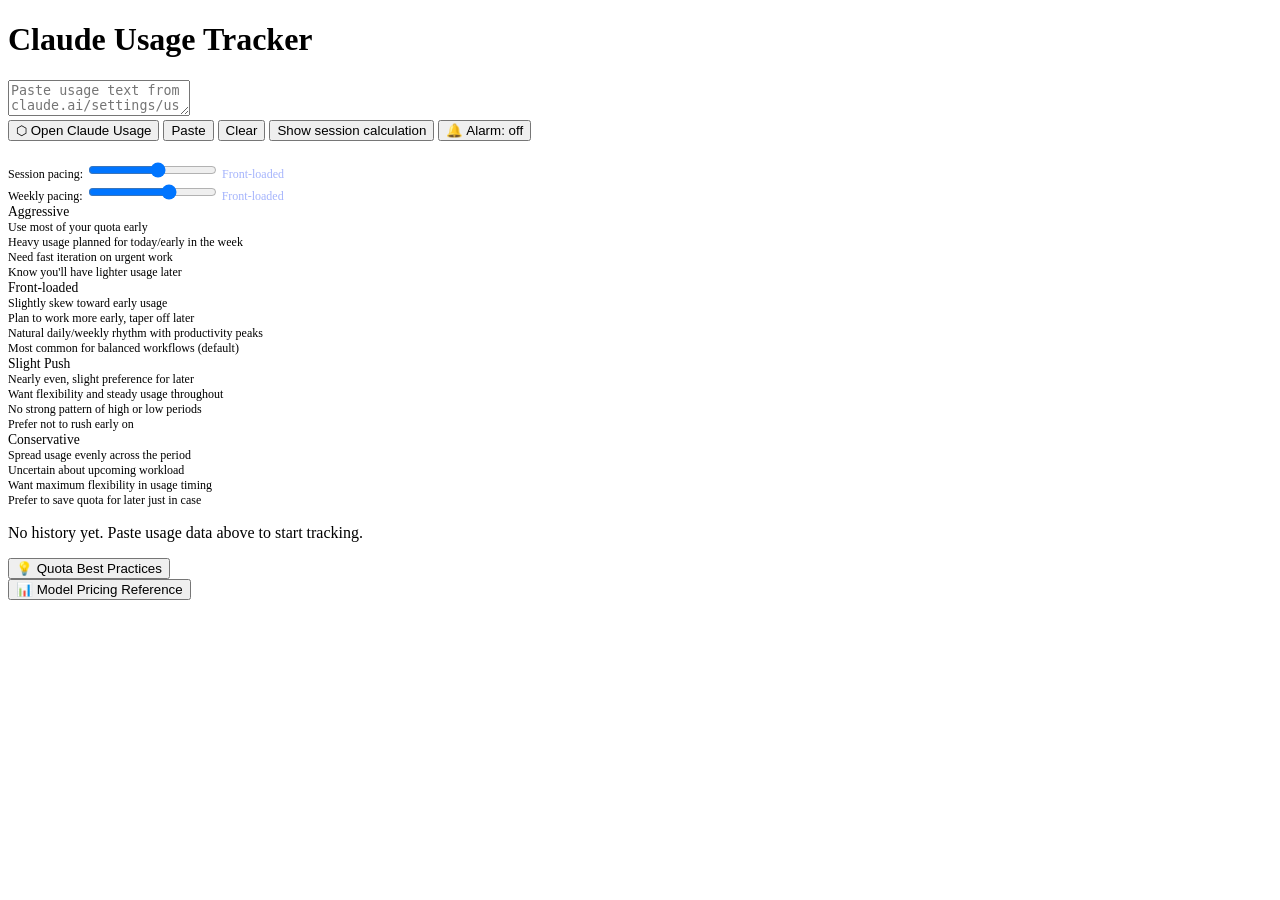
==== commit fb0c5119: "Migrate public assets to root and update references - Move icon files from public/icons/ to root for" ====
--- a/index.html
+++ b/index.html
@@ -5,7 +5,7 @@
     <meta name="viewport" content="width=device-width, initial-scale=1" />
     <title>Claude Usage Tracker</title>
     <link rel="manifest" href="manifest.json" />
-    <link rel="icon" href="public/icons/icon.svg" type="image/svg+xml" />
+    <link rel="icon" href="icon.svg" type="image/svg+xml" />
     <meta name="theme-color" content="#0f0f11" />
     <meta name="apple-mobile-web-app-capable" content="yes" />
     <meta name="apple-mobile-web-app-title" content="Claude Usage" />
@@ -302,6 +302,50 @@
         .live-clock { @apply text-center; letter-spacing: 0.02em; margin: 0.5rem 0; }
         .live-clock .clock-day { @apply text-muted3 font-medium; font-size: 2.5rem; }
         .live-clock .clock-time { @apply font-bold tabular-nums; font-size: 4.5rem; }
+
+        /* Accordion content h3 */
+        #practices-content h3,
+        #pricing-content h3 {
+          font-size: 1rem;
+          font-weight: 600;
+          color: #fff;
+          margin-bottom: 1rem;
+          margin-top: 1.5rem;
+        }
+        #practices-content h3:first-child,
+        #pricing-content h3:first-child { margin-top: 0; }
+
+        /* Practices list */
+        .practices-list { list-style: none; padding: 0; margin: 0 0 1.5rem 0; }
+        .practices-list li {
+          padding: 0.75rem 0 0.75rem 1.5rem;
+          position: relative;
+          font-size: 0.95rem;
+          color: #d8d8e8;
+          line-height: 1.5;
+        }
+        .practices-list li::before { content: '→'; position: absolute; left: 0; color: #666; }
+        .practices-list li strong { color: #e8e8ed; font-weight: 600; }
+        .avoid-list li::before { content: '✕'; color: #ef4444; }
+
+        /* Notes */
+        .reference-note,
+        .pricing-note { font-size: 0.85rem; color: #666; margin-top: 1rem; }
+
+        /* Range input sliders */
+        input[type=range] {
+          flex: 1;
+          accent-color: #6366f1;
+          cursor: pointer;
+        }
+
+        /* Pacing cards bullets */
+        .grid.grid-cols-4 > div ul li::before {
+          content: '→ ';
+          color: #6366f1;
+          font-weight: 600;
+          margin-right: 0.3rem;
+        }
       }
     </style>
   </head>
@@ -317,6 +361,7 @@
         <button id="btn-open-usage">⬡ Open Claude Usage</button>
         <button id="btn-paste">Paste</button>
         <button id="btn-clear">Clear</button>
+        <button id="btn-toggle-session">Show session calculation</button>
         <button id="btn-alarm-toggle">🔔 Alarm: off</button>
       </div>
     </div>
@@ -359,7 +404,7 @@
         <div class="flex flex-col gap-2 p-4 rounded-xl border border-border bg-gradient-to-br from-surface to-base">
           <div class="text-indigo-light uppercase tracking-wide" style="font-size: 0.85rem;">Aggressive</div>
           <div class="text-muted3 italic" style="font-size: 0.75rem;">Use most of your quota early</div>
-          <ul class="flex flex-col gap-1 list-none text-muted2" style="font-size: 0.75rem;">
+          <ul class="flex flex-col gap-1 text-muted2" style="font-size: 0.75rem; list-style: none; padding: 0; margin: 0;">
             <li>Heavy usage planned for today/early in the week</li>
             <li>Need fast iteration on urgent work</li>
             <li>Know you'll have lighter usage later</li>
@@ -368,7 +413,7 @@
         <div class="flex flex-col gap-2 p-4 rounded-xl border border-border bg-gradient-to-br from-surface to-base">
           <div class="text-indigo-light uppercase tracking-wide" style="font-size: 0.85rem;">Front-loaded</div>
           <div class="text-muted3 italic" style="font-size: 0.75rem;">Slightly skew toward early usage</div>
-          <ul class="flex flex-col gap-1 list-none text-muted2" style="font-size: 0.75rem;">
+          <ul class="flex flex-col gap-1 text-muted2" style="font-size: 0.75rem; list-style: none; padding: 0; margin: 0;">
             <li>Plan to work more early, taper off later</li>
             <li>Natural daily/weekly rhythm with productivity peaks</li>
             <li>Most common for balanced workflows (default)</li>
@@ -379,7 +424,7 @@
           <div class="text-muted3 italic" style="font-size: 0.75rem;">
             Nearly even, slight preference for later
           </div>
-          <ul class="flex flex-col gap-1 list-none text-muted2" style="font-size: 0.75rem;">
+          <ul class="flex flex-col gap-1 text-muted2" style="font-size: 0.75rem; list-style: none; padding: 0; margin: 0;">
             <li>Want flexibility and steady usage throughout</li>
             <li>No strong pattern of high or low periods</li>
             <li>Prefer not to rush early on</li>
@@ -390,7 +435,7 @@
           <div class="text-muted3 italic" style="font-size: 0.75rem;">
             Spread usage evenly across the period
           </div>
-          <ul class="flex flex-col gap-1 list-none text-muted2" style="font-size: 0.75rem;">
+          <ul class="flex flex-col gap-1 text-muted2" style="font-size: 0.75rem; list-style: none; padding: 0; margin: 0;">
             <li>Uncertain about upcoming workload</li>
             <li>Want maximum flexibility in usage timing</li>
             <li>Prefer to save quota for later just in case</li>
@@ -509,6 +554,5 @@
     <script src="src/alarm.js"></script>
     <script src="src/renderer.js"></script>
     <script src="src/app.js"></script>
-    <script defer src="src/alpine.min.js"></script>
   </body>
 </html>
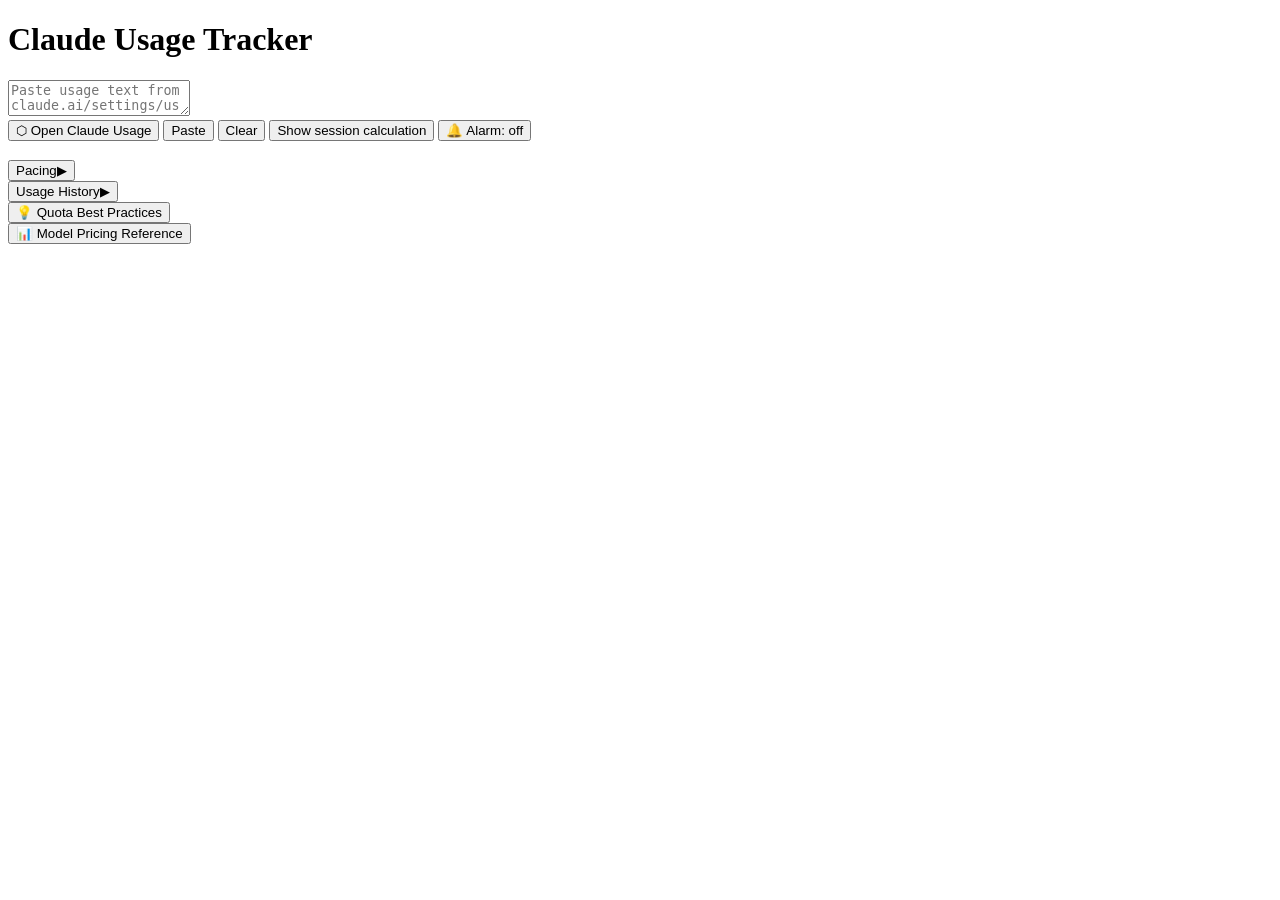
==== commit 9a697966: "Add pricing info, collapsible sections, and sleep/windows layout improvements - Implement accordion-" ====
--- a/index.html
+++ b/index.html
@@ -174,13 +174,24 @@
           background: rgba(255,255,255,0.35);
         }
 
+        /* Cards - accordion support */
+        .card-title-row { @apply flex justify-between items-center; }
+        .card-chevron { @apply text-muted4; font-size: 0.65rem; }
+
         /* Bar legend */
-        .bar-legend { @apply grid grid-cols-10 w-full; }
+        .bar-legend { @apply grid w-full; grid-template-columns: repeat(10, 1fr); }
         .bar-legend-item { @apply flex flex-col items-center; }
         .bar-legend-item.legend-past { @apply line-through text-muted5; }
+        .bar-legend-item.bar-legend-reset {
+          grid-column: 10;
+          grid-row: 2;
+          @apply flex flex-col items-center border-t border-muted5 pt-1;
+          margin-top: 0.15rem;
+        }
         .bar-legend-pct { @apply tabular-nums text-legend-bright; font-size: 0.6rem; }
         .bar-legend-date { @apply tabular-nums text-legend-mid; font-size: 0.55rem; }
         .bar-legend-left { @apply tabular-nums text-legend-dim; font-size: 0.5rem; }
+        .bar-legend-reset .bar-legend-pct { @apply text-muted3; }
 
         /* Sleep controls */
         .sleep-row { @apply flex items-center gap-2 text-muted3; font-size: 0.75rem; }
@@ -196,12 +207,18 @@
         .windows-list { @apply flex flex-col gap-1; }
         .windows-header { @apply flex justify-between items-baseline; }
         .windows-total { @apply text-muted5; font-size: 0.65rem; }
-        .windows-items { @apply flex flex-col; gap: 0.1rem; }
-        .windows-day { @apply text-muted4 uppercase; font-size: 0.6rem; margin-top: 0.35rem; }
+        .windows-grid {
+          display: grid;
+          grid-template-columns: repeat(4, 1fr);
+          gap: 0.75rem;
+          margin-top: 0.5rem;
+        }
+        .windows-col { @apply flex flex-col; gap: 0.1rem; }
+        .windows-day { @apply text-muted4 uppercase; font-size: 0.6rem; margin-bottom: 0.2rem; }
         .windows-item { @apply flex gap-2 text-muted1; font-size: 0.72rem; }
         .windows-item-sleep { @apply text-muted4; }
-        .windows-num { @apply tabular-nums text-right; min-width: 1.2rem; }
-        .windows-range { @apply flex-1 text-body-text font-medium; }
+        .windows-num { @apply tabular-nums text-right; min-width: 1.2rem; flex-shrink: 0; }
+        .windows-range { @apply text-body-text font-medium; }
         .windows-range .windows-duration { @apply text-muted2; margin-left: 0.3em; }
 
         /* Suggestion section */
@@ -331,6 +348,8 @@
         /* Notes */
         .reference-note,
         .pricing-note { font-size: 0.85rem; color: #666; margin-top: 1rem; }
+        .reference-link { color: #818cf8; text-decoration: none; }
+        .reference-link:hover { text-decoration: underline; }
 
         /* Range input sliders */
         input[type=range] {
@@ -370,81 +389,92 @@
 
     <div class="flex flex-col gap-4 w-full max-w-[960px]" id="results"></div>
 
-    <div id="suggestion"></div>
-
-    <div class="flex flex-col gap-3 w-full max-w-[960px]">
-      <div class="flex items-center gap-3 text-muted3" data-type="session" style="font-size: 0.75rem;">
-        <label for="session-exponent" style="min-width: 9rem;">Session pacing:</label>
-        <input
-          type="range"
-          id="session-exponent"
-          min="0"
-          max="1"
-          step="0.01"
-          value="0.55"
-        />
-        <span id="session-exponent-label" style="min-width: 8rem; color: #a5b4fc;">Front-loaded</span>
-      </div>
-      <div class="flex items-center gap-3 text-muted3" style="font-size: 0.75rem;">
-        <label for="weekly-exponent" style="min-width: 9rem;">Weekly pacing:</label>
-        <input
-          type="range"
-          id="weekly-exponent"
-          min="0"
-          max="1"
-          step="0.01"
-          value="0.65"
-        />
-        <span id="weekly-exponent-label" style="min-width: 8rem; color: #a5b4fc;">Front-loaded</span>
-      </div>
-    </div>
+    <div id="suggestion" class="w-full max-w-[960px]"></div>
 
     <div class="w-full max-w-[960px] mt-4">
-      <div class="grid grid-cols-4 gap-4">
-        <div class="flex flex-col gap-2 p-4 rounded-xl border border-border bg-gradient-to-br from-surface to-base">
-          <div class="text-indigo-light uppercase tracking-wide" style="font-size: 0.85rem;">Aggressive</div>
-          <div class="text-muted3 italic" style="font-size: 0.75rem;">Use most of your quota early</div>
-          <ul class="flex flex-col gap-1 text-muted2" style="font-size: 0.75rem; list-style: none; padding: 0; margin: 0;">
-            <li>Heavy usage planned for today/early in the week</li>
-            <li>Need fast iteration on urgent work</li>
-            <li>Know you'll have lighter usage later</li>
-          </ul>
+      <button id="btn-pacing-toggle" class="w-full py-3 bg-surface border border-muted5 rounded text-muted2 text-left cursor-pointer hover:bg-surface2 flex justify-between items-center px-4">
+        <span>Pacing</span><span id="pacing-chevron">▶</span>
+      </button>
+      <div id="pacing-content" style="display: none;">
+        <div class="flex flex-col gap-3 w-full pt-3">
+          <div class="flex items-center gap-3 text-muted3" data-type="session" style="font-size: 0.75rem;">
+            <label for="session-exponent" style="min-width: 9rem;">Session pacing:</label>
+            <input
+              type="range"
+              id="session-exponent"
+              min="0"
+              max="1"
+              step="0.01"
+              value="0.55"
+            />
+            <span id="session-exponent-label" style="min-width: 8rem; color: #a5b4fc;">Front-loaded</span>
+          </div>
+          <div class="flex items-center gap-3 text-muted3" style="font-size: 0.75rem;">
+            <label for="weekly-exponent" style="min-width: 9rem;">Weekly pacing:</label>
+            <input
+              type="range"
+              id="weekly-exponent"
+              min="0"
+              max="1"
+              step="0.01"
+              value="0.65"
+            />
+            <span id="weekly-exponent-label" style="min-width: 8rem; color: #a5b4fc;">Front-loaded</span>
+          </div>
         </div>
-        <div class="flex flex-col gap-2 p-4 rounded-xl border border-border bg-gradient-to-br from-surface to-base">
-          <div class="text-indigo-light uppercase tracking-wide" style="font-size: 0.85rem;">Front-loaded</div>
-          <div class="text-muted3 italic" style="font-size: 0.75rem;">Slightly skew toward early usage</div>
-          <ul class="flex flex-col gap-1 text-muted2" style="font-size: 0.75rem; list-style: none; padding: 0; margin: 0;">
-            <li>Plan to work more early, taper off later</li>
-            <li>Natural daily/weekly rhythm with productivity peaks</li>
-            <li>Most common for balanced workflows (default)</li>
-          </ul>
-        </div>
-        <div class="flex flex-col gap-2 p-4 rounded-xl border border-border bg-gradient-to-br from-surface to-base">
-          <div class="text-indigo-light uppercase tracking-wide" style="font-size: 0.85rem;">Slight Push</div>
-          <div class="text-muted3 italic" style="font-size: 0.75rem;">
-            Nearly even, slight preference for later
-          </div>
-          <ul class="flex flex-col gap-1 text-muted2" style="font-size: 0.75rem; list-style: none; padding: 0; margin: 0;">
-            <li>Want flexibility and steady usage throughout</li>
-            <li>No strong pattern of high or low periods</li>
-            <li>Prefer not to rush early on</li>
-          </ul>
-        </div>
-        <div class="flex flex-col gap-2 p-4 rounded-xl border border-border bg-gradient-to-br from-surface to-base">
-          <div class="text-indigo-light uppercase tracking-wide" style="font-size: 0.85rem;">Conservative</div>
-          <div class="text-muted3 italic" style="font-size: 0.75rem;">
-            Spread usage evenly across the period
-          </div>
-          <ul class="flex flex-col gap-1 text-muted2" style="font-size: 0.75rem; list-style: none; padding: 0; margin: 0;">
-            <li>Uncertain about upcoming workload</li>
-            <li>Want maximum flexibility in usage timing</li>
-            <li>Prefer to save quota for later just in case</li>
-          </ul>
+        <div class="w-full mt-4">
+          <div class="grid grid-cols-4 gap-4">
+            <div class="flex flex-col gap-2 p-4 rounded-xl border border-border bg-gradient-to-br from-surface to-base">
+              <div class="text-indigo-light uppercase tracking-wide" style="font-size: 0.85rem;">Aggressive</div>
+              <div class="text-muted3 italic" style="font-size: 0.75rem;">Use most of your quota early</div>
+              <ul class="flex flex-col gap-1 text-muted2" style="font-size: 0.75rem; list-style: none; padding: 0; margin: 0;">
+                <li>Heavy usage planned for today/early in the week</li>
+                <li>Need fast iteration on urgent work</li>
+                <li>Know you'll have lighter usage later</li>
+              </ul>
+            </div>
+            <div class="flex flex-col gap-2 p-4 rounded-xl border border-border bg-gradient-to-br from-surface to-base">
+              <div class="text-indigo-light uppercase tracking-wide" style="font-size: 0.85rem;">Front-loaded</div>
+              <div class="text-muted3 italic" style="font-size: 0.75rem;">Slightly skew toward early usage</div>
+              <ul class="flex flex-col gap-1 text-muted2" style="font-size: 0.75rem; list-style: none; padding: 0; margin: 0;">
+                <li>Plan to work more early, taper off later</li>
+                <li>Natural daily/weekly rhythm with productivity peaks</li>
+                <li>Most common for balanced workflows (default)</li>
+              </ul>
+            </div>
+            <div class="flex flex-col gap-2 p-4 rounded-xl border border-border bg-gradient-to-br from-surface to-base">
+              <div class="text-indigo-light uppercase tracking-wide" style="font-size: 0.85rem;">Slight Push</div>
+              <div class="text-muted3 italic" style="font-size: 0.75rem;">
+                Nearly even, slight preference for later
+              </div>
+              <ul class="flex flex-col gap-1 text-muted2" style="font-size: 0.75rem; list-style: none; padding: 0; margin: 0;">
+                <li>Want flexibility and steady usage throughout</li>
+                <li>No strong pattern of high or low periods</li>
+                <li>Prefer not to rush early on</li>
+              </ul>
+            </div>
+            <div class="flex flex-col gap-2 p-4 rounded-xl border border-border bg-gradient-to-br from-surface to-base">
+              <div class="text-indigo-light uppercase tracking-wide" style="font-size: 0.85rem;">Conservative</div>
+              <div class="text-muted3 italic" style="font-size: 0.75rem;">
+                Spread usage evenly across the period
+              </div>
+              <ul class="flex flex-col gap-1 text-muted2" style="font-size: 0.75rem; list-style: none; padding: 0; margin: 0;">
+                <li>Uncertain about upcoming workload</li>
+                <li>Want maximum flexibility in usage timing</li>
+                <li>Prefer to save quota for later just in case</li>
+              </ul>
+            </div>
+          </div>
         </div>
       </div>
     </div>
 
-    <div id="history-panel"></div>
+    <div class="w-full max-w-[960px] mt-4">
+      <button id="btn-history-toggle" class="w-full py-3 bg-surface border border-muted5 rounded text-muted2 text-left cursor-pointer hover:bg-surface2 flex justify-between items-center px-4">
+        <span>Usage History</span><span id="history-chevron">▶</span>
+      </button>
+      <div id="history-panel" style="display: none;"></div>
+    </div>
 
     <div class="w-full max-w-[960px] mt-4">
       <button id="btn-practices-toggle" class="w-full py-3 bg-surface border border-muted5 rounded text-muted2 text-left cursor-pointer hover:bg-surface2">💡 Quota Best Practices</button>
@@ -492,7 +522,7 @@
           <li>Don't run Claude Code in loops without rate-limit handling.</li>
         </ul>
 
-        <p class="reference-note">Full guide available in docs/quota-best-practices.md</p>
+        <p class="reference-note"><a href="docs/quota-best-practices.md" target="_blank" rel="noopener" class="reference-link">Full guide: docs/quota-best-practices.md</a></p>
       </div>
     </div>
 
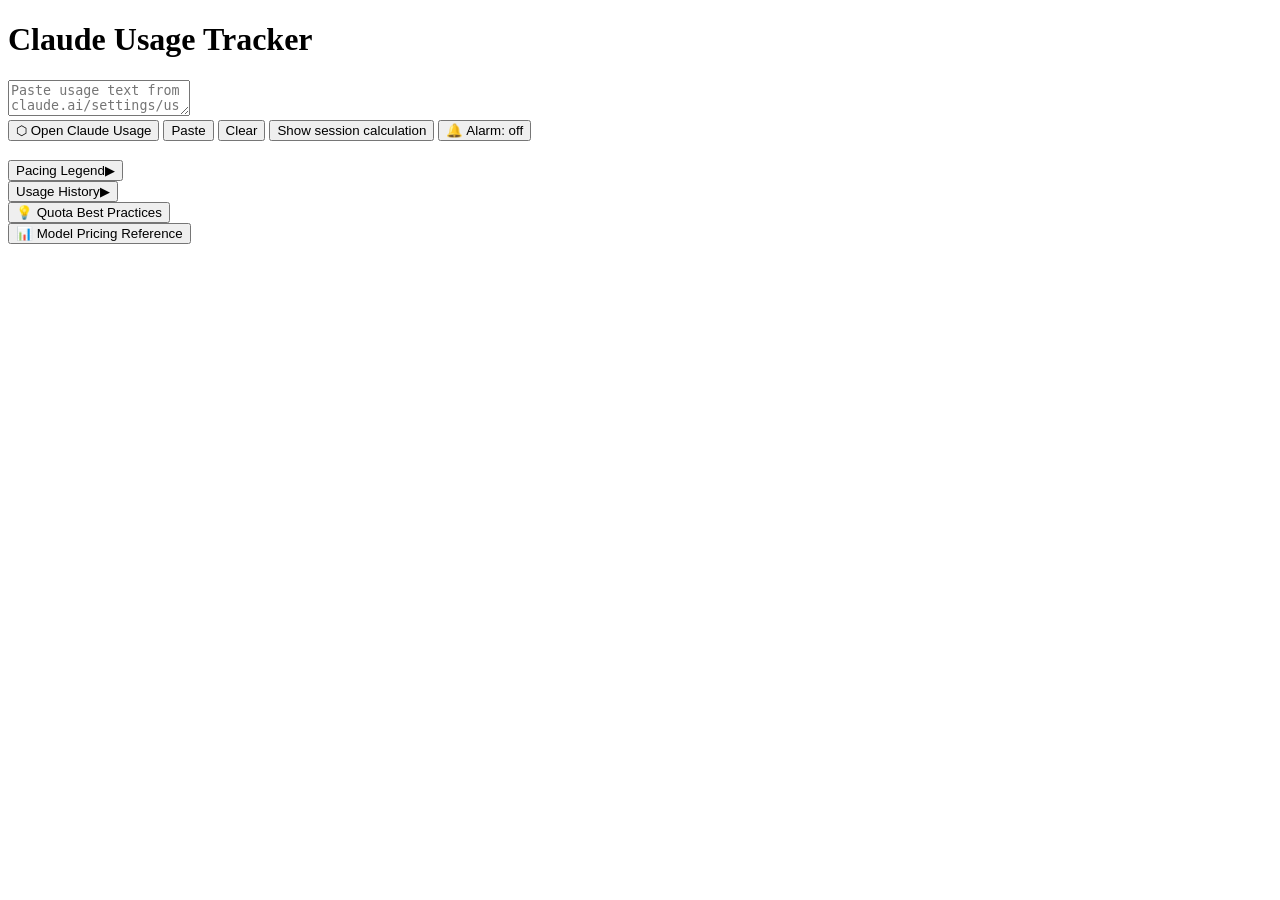
==== commit 0142a39c: "feat: move session and weekly pacing sliders inside cards - Session pacing slider now appears below " ====
--- a/index.html
+++ b/index.html
@@ -9,7 +9,7 @@
     <meta name="theme-color" content="#0f0f11" />
     <meta name="apple-mobile-web-app-capable" content="yes" />
     <meta name="apple-mobile-web-app-title" content="Claude Usage" />
-    <script src="src/tailwindcss.min.js"></script>
+    <script src="tailwindcss.min.js"></script>
     <script>
       tailwind.config = {
         theme: {
@@ -114,6 +114,7 @@
         .compact-meta-cell { @apply flex items-baseline gap-1; }
         .stat-label { @apply text-muted2; font-size: 0.8rem; }
         .stat-value { @apply font-semibold tabular-nums; font-size: 1rem; }
+        .bar-legend-left { @apply tabular-nums text-legend-dim text-center; font-size: 0.5rem; }
         .stat-explainer { @apply text-muted4; font-size: 0.65rem; margin-top: -0.2rem; }
 
         /* Fraction values */
@@ -190,7 +191,7 @@
         }
         .bar-legend-pct { @apply tabular-nums text-legend-bright; font-size: 0.6rem; }
         .bar-legend-date { @apply tabular-nums text-legend-mid; font-size: 0.55rem; }
-        .bar-legend-left { @apply tabular-nums text-legend-dim; font-size: 0.5rem; }
+        .bar-legend-left { @apply tabular-nums text-legend-dim text-center; font-size: 0.5rem; }
         .bar-legend-reset .bar-legend-pct { @apply text-muted3; }
 
         /* Sleep controls */
@@ -393,35 +394,10 @@
 
     <div class="w-full max-w-[960px] mt-4">
       <button id="btn-pacing-toggle" class="w-full py-3 bg-surface border border-muted5 rounded text-muted2 text-left cursor-pointer hover:bg-surface2 flex justify-between items-center px-4">
-        <span>Pacing</span><span id="pacing-chevron">▶</span>
+        <span>Pacing Legend</span><span id="pacing-chevron">▶</span>
       </button>
       <div id="pacing-content" style="display: none;">
-        <div class="flex flex-col gap-3 w-full pt-3">
-          <div class="flex items-center gap-3 text-muted3" data-type="session" style="font-size: 0.75rem;">
-            <label for="session-exponent" style="min-width: 9rem;">Session pacing:</label>
-            <input
-              type="range"
-              id="session-exponent"
-              min="0"
-              max="1"
-              step="0.01"
-              value="0.55"
-            />
-            <span id="session-exponent-label" style="min-width: 8rem; color: #a5b4fc;">Front-loaded</span>
-          </div>
-          <div class="flex items-center gap-3 text-muted3" style="font-size: 0.75rem;">
-            <label for="weekly-exponent" style="min-width: 9rem;">Weekly pacing:</label>
-            <input
-              type="range"
-              id="weekly-exponent"
-              min="0"
-              max="1"
-              step="0.01"
-              value="0.65"
-            />
-            <span id="weekly-exponent-label" style="min-width: 8rem; color: #a5b4fc;">Front-loaded</span>
-          </div>
-        </div>
+        <div class="flex flex-col gap-3 w-full pt-3"></div>
         <div class="w-full mt-4">
           <div class="grid grid-cols-4 gap-4">
             <div class="flex flex-col gap-2 p-4 rounded-xl border border-border bg-gradient-to-br from-surface to-base">
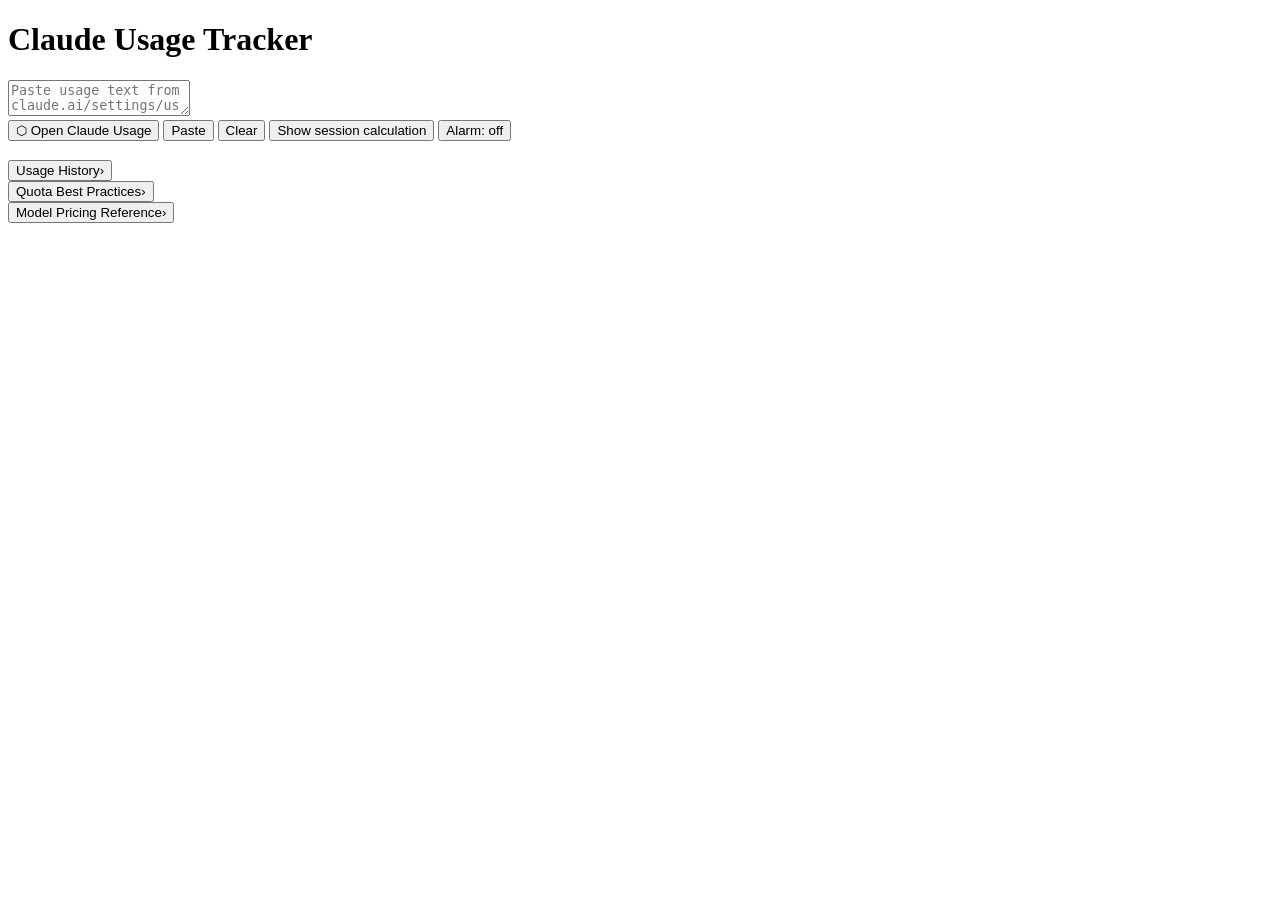
==== commit a56af3fc: "refactor: consolidate card styling and collapse pacing legend into suggestion card - Remove separate" ====
--- a/index.html
+++ b/index.html
@@ -87,9 +87,7 @@
           @apply px-3 py-1 bg-surface2 text-muted1 rounded cursor-pointer;
           font-size: 0.75rem;
           border: 1px solid #3a3a3f;
-          transition: background 0.15s, color 0.15s;
-        }
-        button:hover { @apply bg-border text-text; }
+        }
 
         /* data-attribute selectors — cannot be expressed as Tailwind utilities */
         body.session-hidden .card[data-type="session"] { display: none; }
@@ -106,6 +104,12 @@
         .card-title {
           @apply text-muted3 uppercase tracking-widest;
           font-size: 0.7rem;
+        }
+        .pacing-card {
+          @apply bg-surface border border-border rounded-xl flex flex-col gap-2 p-4;
+        }
+        .content-card {
+          @apply bg-surface2 border border-border2 rounded-lg p-4;
         }
 
         /* Stat rows */
@@ -177,7 +181,14 @@
 
         /* Cards - accordion support */
         .card-title-row { @apply flex justify-between items-center; }
-        .card-chevron { @apply text-muted4; font-size: 0.65rem; }
+        .card-toggle {
+          @apply w-full py-0 bg-transparent border-0 text-left cursor-pointer flex justify-between items-center px-0;
+        }
+        .card-chevron {
+          @apply text-muted3 transition-transform;
+          font-size: 1rem;
+        }
+        .card-chevron.open { transform: rotate(90deg); }
 
         /* Bar legend */
         .bar-legend { @apply grid w-full; grid-template-columns: repeat(10, 1fr); }
@@ -217,18 +228,12 @@
         .windows-col { @apply flex flex-col; gap: 0.1rem; }
         .windows-day { @apply text-muted4 uppercase; font-size: 0.6rem; margin-bottom: 0.2rem; }
         .windows-item { @apply flex gap-2 text-muted1; font-size: 0.72rem; }
-        .windows-item-sleep { @apply text-muted4; }
+        .windows-item-sleep { @apply text-muted3; opacity: 0.55; }
         .windows-num { @apply tabular-nums text-right; min-width: 1.2rem; flex-shrink: 0; }
         .windows-range { @apply text-body-text font-medium; }
         .windows-range .windows-duration { @apply text-muted2; margin-left: 0.3em; }
 
-        /* Suggestion section */
-        .suggestion-section {
-          @apply flex flex-col gap-3 p-4 rounded-xl border w-full;
-          background: linear-gradient(135deg, #1e3a1f, #1c2a1f);
-          border-color: #2d5a2d;
-        }
-        .suggestion-heading { @apply text-green-light uppercase tracking-widest; font-size: 0.75rem; }
+        /* Suggestion items */
         .suggestion-items { @apply flex flex-col gap-2; }
         .suggestion-item {
           @apply flex justify-between items-center p-2 rounded;
@@ -248,7 +253,6 @@
           border: 1px solid #3a6a3a;
           font-size: 0.75rem;
         }
-        .suggestion-btn:hover { background: #3a6a3a; }
 
         /* History */
         .history-empty { @apply text-muted3 text-center; font-size: 0.85rem; }
@@ -267,12 +271,13 @@
         .btn-history:hover { @apply bg-border; }
         .btn-history-clear { @apply text-red-light; border-color: #450a0a; }
         .btn-history-delete {
-          @apply hidden text-red-light cursor-pointer;
+          @apply text-red-light cursor-pointer;
           border-color: #3a1f1f;
           font-size: 0.75rem;
+          visibility: hidden;
         }
         /* reveal delete button on row hover — parent hover, can't be Tailwind utility */
-        .history-table tbody tr:hover .btn-history-delete { display: inline-block; }
+        .history-table tbody tr:hover .btn-history-delete { visibility: visible; }
 
         /* Session grouping */
         .history-sessions-container { @apply flex flex-col gap-6; }
@@ -329,9 +334,11 @@
           color: #fff;
           margin-bottom: 1rem;
           margin-top: 1.5rem;
+          padding: 0;
         }
         #practices-content h3:first-child,
         #pricing-content h3:first-child { margin-top: 0; }
+
 
         /* Practices list */
         .practices-list { list-style: none; padding: 0; margin: 0 0 1.5rem 0; }
@@ -382,7 +389,7 @@
         <button id="btn-paste">Paste</button>
         <button id="btn-clear">Clear</button>
         <button id="btn-toggle-session">Show session calculation</button>
-        <button id="btn-alarm-toggle">🔔 Alarm: off</button>
+        <button id="btn-alarm-toggle">Alarm: off</button>
       </div>
     </div>
 
@@ -390,82 +397,31 @@
 
     <div class="flex flex-col gap-4 w-full max-w-[960px]" id="results"></div>
 
-    <div id="suggestion" class="w-full max-w-[960px]"></div>
-
-    <div class="w-full max-w-[960px] mt-4">
-      <button id="btn-pacing-toggle" class="w-full py-3 bg-surface border border-muted5 rounded text-muted2 text-left cursor-pointer hover:bg-surface2 flex justify-between items-center px-4">
-        <span>Pacing Legend</span><span id="pacing-chevron">▶</span>
-      </button>
-      <div id="pacing-content" style="display: none;">
-        <div class="flex flex-col gap-3 w-full pt-3"></div>
-        <div class="w-full mt-4">
-          <div class="grid grid-cols-4 gap-4">
-            <div class="flex flex-col gap-2 p-4 rounded-xl border border-border bg-gradient-to-br from-surface to-base">
-              <div class="text-indigo-light uppercase tracking-wide" style="font-size: 0.85rem;">Aggressive</div>
-              <div class="text-muted3 italic" style="font-size: 0.75rem;">Use most of your quota early</div>
-              <ul class="flex flex-col gap-1 text-muted2" style="font-size: 0.75rem; list-style: none; padding: 0; margin: 0;">
-                <li>Heavy usage planned for today/early in the week</li>
-                <li>Need fast iteration on urgent work</li>
-                <li>Know you'll have lighter usage later</li>
-              </ul>
-            </div>
-            <div class="flex flex-col gap-2 p-4 rounded-xl border border-border bg-gradient-to-br from-surface to-base">
-              <div class="text-indigo-light uppercase tracking-wide" style="font-size: 0.85rem;">Front-loaded</div>
-              <div class="text-muted3 italic" style="font-size: 0.75rem;">Slightly skew toward early usage</div>
-              <ul class="flex flex-col gap-1 text-muted2" style="font-size: 0.75rem; list-style: none; padding: 0; margin: 0;">
-                <li>Plan to work more early, taper off later</li>
-                <li>Natural daily/weekly rhythm with productivity peaks</li>
-                <li>Most common for balanced workflows (default)</li>
-              </ul>
-            </div>
-            <div class="flex flex-col gap-2 p-4 rounded-xl border border-border bg-gradient-to-br from-surface to-base">
-              <div class="text-indigo-light uppercase tracking-wide" style="font-size: 0.85rem;">Slight Push</div>
-              <div class="text-muted3 italic" style="font-size: 0.75rem;">
-                Nearly even, slight preference for later
-              </div>
-              <ul class="flex flex-col gap-1 text-muted2" style="font-size: 0.75rem; list-style: none; padding: 0; margin: 0;">
-                <li>Want flexibility and steady usage throughout</li>
-                <li>No strong pattern of high or low periods</li>
-                <li>Prefer not to rush early on</li>
-              </ul>
-            </div>
-            <div class="flex flex-col gap-2 p-4 rounded-xl border border-border bg-gradient-to-br from-surface to-base">
-              <div class="text-indigo-light uppercase tracking-wide" style="font-size: 0.85rem;">Conservative</div>
-              <div class="text-muted3 italic" style="font-size: 0.75rem;">
-                Spread usage evenly across the period
-              </div>
-              <ul class="flex flex-col gap-1 text-muted2" style="font-size: 0.75rem; list-style: none; padding: 0; margin: 0;">
-                <li>Uncertain about upcoming workload</li>
-                <li>Want maximum flexibility in usage timing</li>
-                <li>Prefer to save quota for later just in case</li>
-              </ul>
-            </div>
-          </div>
-        </div>
-      </div>
-    </div>
-
-    <div class="w-full max-w-[960px] mt-4">
-      <button id="btn-history-toggle" class="w-full py-3 bg-surface border border-muted5 rounded text-muted2 text-left cursor-pointer hover:bg-surface2 flex justify-between items-center px-4">
-        <span>Usage History</span><span id="history-chevron">▶</span>
+    <div id="suggestion" class="w-full max-w-[960px] card"></div>
+
+    <div class="w-full max-w-[960px] card">
+      <button id="btn-history-toggle" class="card-toggle">
+        <span class="card-title">Usage History</span><span id="history-chevron" class="card-chevron">›</span>
       </button>
       <div id="history-panel" style="display: none;"></div>
     </div>
 
-    <div class="w-full max-w-[960px] mt-4">
-      <button id="btn-practices-toggle" class="w-full py-3 bg-surface border border-muted5 rounded text-muted2 text-left cursor-pointer hover:bg-surface2">💡 Quota Best Practices</button>
-      <div id="practices-content" class="p-6 bg-surface border border-muted5 rounded mt-1" style="display: none;">
+    <div class="w-full max-w-[960px] card">
+      <button id="btn-practices-toggle" class="card-toggle">
+        <span class="card-title">Quota Best Practices</span><span class="card-chevron">›</span>
+      </button>
+      <div id="practices-content" class="flex flex-col gap-3" style="display: none;">
         <h3>How the Quota System Works</h3>
         <div class="grid gap-4">
-          <div class="p-4 bg-surface2 border border-border2 rounded-lg">
+          <div class="content-card">
             <div class="text-text mb-2" style="font-size: 0.95rem;">Session & Weekly Limits</div>
             <p>5-hour rolling session window + separate weekly cap. Claude.ai and Claude Code share the same pool.</p>
           </div>
-          <div class="p-4 bg-surface2 border border-border2 rounded-lg">
+          <div class="content-card">
             <div class="text-text mb-2" style="font-size: 0.95rem;">Conversation Cost Escalation</div>
             <p>Message 1 in a new conversation: ~500 tokens. Message 30 in same conversation: 40,000+ tokens (entire history re-processed each turn).</p>
           </div>
-          <div class="p-4 bg-surface2 border border-border2 rounded-lg">
+          <div class="content-card">
             <div class="text-text mb-2" style="font-size: 0.95rem;">Peak Hours Impact</div>
             <p>Peak hours (05:00–11:00 PT) reduce effective capacity. Off-peak usage allows higher throughput.</p>
           </div>
@@ -502,12 +458,14 @@
       </div>
     </div>
 
-    <div class="w-full max-w-[960px] mt-4">
-      <button id="btn-pricing-toggle" class="w-full py-3 bg-surface border border-muted5 rounded text-muted2 text-left cursor-pointer hover:bg-surface2">📊 Model Pricing Reference</button>
-      <div id="pricing-content" class="p-6 bg-surface border border-muted5 rounded mt-1" style="display: none;">
+    <div class="w-full max-w-[960px] card">
+      <button id="btn-pricing-toggle" class="card-toggle">
+        <span class="card-title">Model Pricing Reference</span><span class="card-chevron">›</span>
+      </button>
+      <div id="pricing-content" class="flex flex-col gap-3" style="display: none;">
         <h3>Claude Pro Session Capacity by Model</h3>
         <div class="grid gap-4" style="grid-template-columns: repeat(auto-fit, minmax(280px, 1fr));">
-          <div class="p-4 bg-surface2 border border-border2 rounded-lg flex flex-col gap-3">
+          <div class="content-card flex flex-col gap-3">
             <div class="text-text" style="font-size: 1rem;">Haiku 4.5</div>
             <div class="text-muted2 italic" style="font-size: 0.85rem;">~30% of Sonnet cost</div>
             <div class="flex flex-col gap-2">
@@ -521,7 +479,7 @@
               </div>
             </div>
           </div>
-          <div class="p-4 bg-surface2 border border-border2 rounded-lg flex flex-col gap-3">
+          <div class="content-card flex flex-col gap-3">
             <div class="text-text" style="font-size: 1rem;">Sonnet 4.6</div>
             <div class="text-muted2 italic" style="font-size: 0.85rem;">baseline</div>
             <div class="flex flex-col gap-2">
@@ -535,7 +493,7 @@
               </div>
             </div>
           </div>
-          <div class="p-4 bg-surface2 border border-border2 rounded-lg flex flex-col gap-3">
+          <div class="content-card flex flex-col gap-3">
             <div class="text-text" style="font-size: 1rem;">Opus 4.6</div>
             <div class="text-muted2 italic" style="font-size: 0.85rem;">3–5x Sonnet cost</div>
             <div class="flex flex-col gap-2">
@@ -550,7 +508,7 @@
             </div>
           </div>
         </div>
-        <p class="pricing-note">Numbers are estimates based on typical usage patterns. See docs/pricing-info.md for details.</p>
+        <p class="pricing-note">Numbers are estimates based on typical usage patterns. See <a href="docs/pricing-info.md" target="_blank" rel="noopener" class="reference-link">docs/pricing-info.md</a> for details.</p>
       </div>
     </div>
 
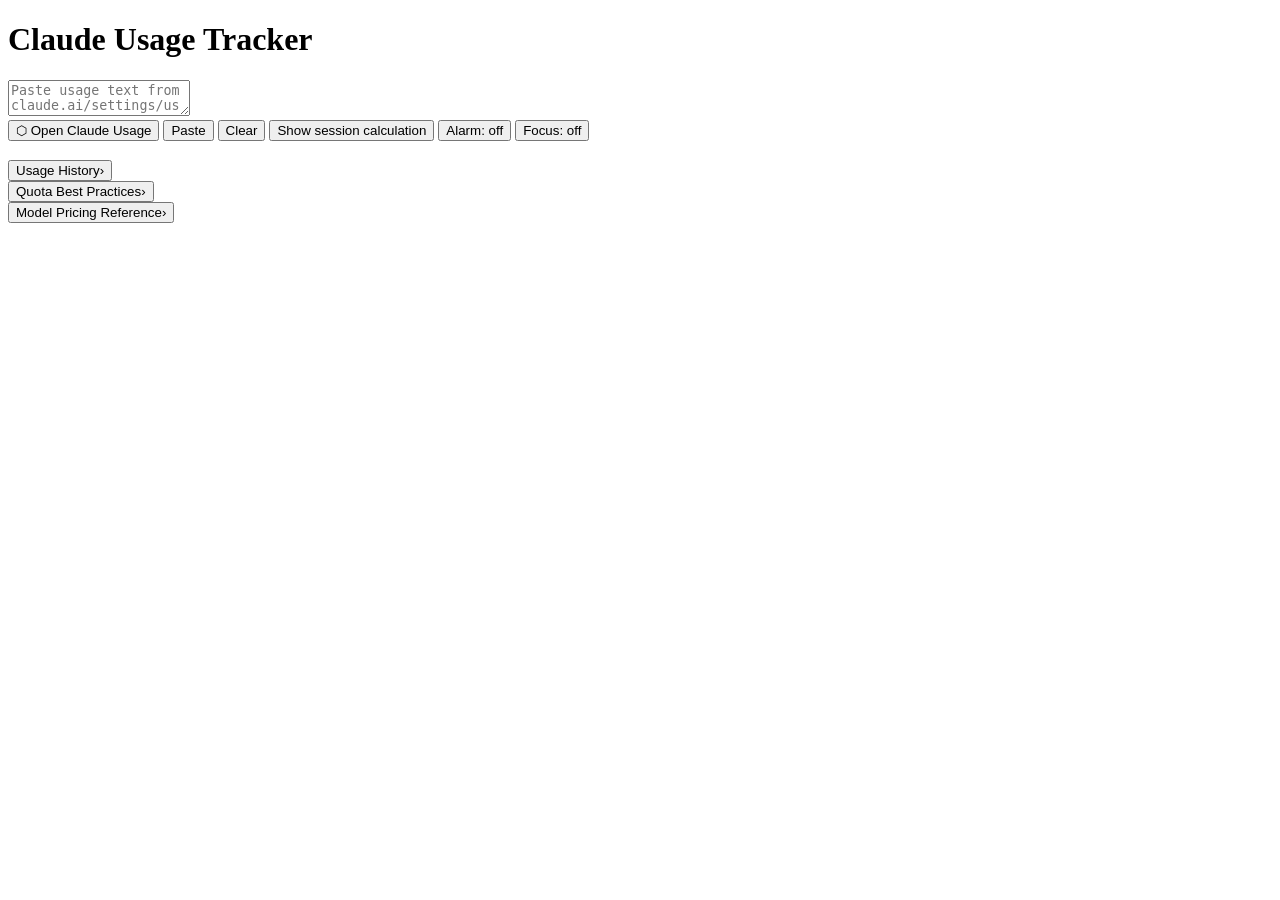
==== commit 78ee1558: "refactor: restructure extension popup UI with focus mode and improved rendering - Add focusMode stat" ====
--- a/index.html
+++ b/index.html
@@ -390,6 +390,7 @@
         <button id="btn-clear">Clear</button>
         <button id="btn-toggle-session">Show session calculation</button>
         <button id="btn-alarm-toggle">Alarm: off</button>
+        <button id="btn-focus-toggle">Focus: off</button>
       </div>
     </div>
 
